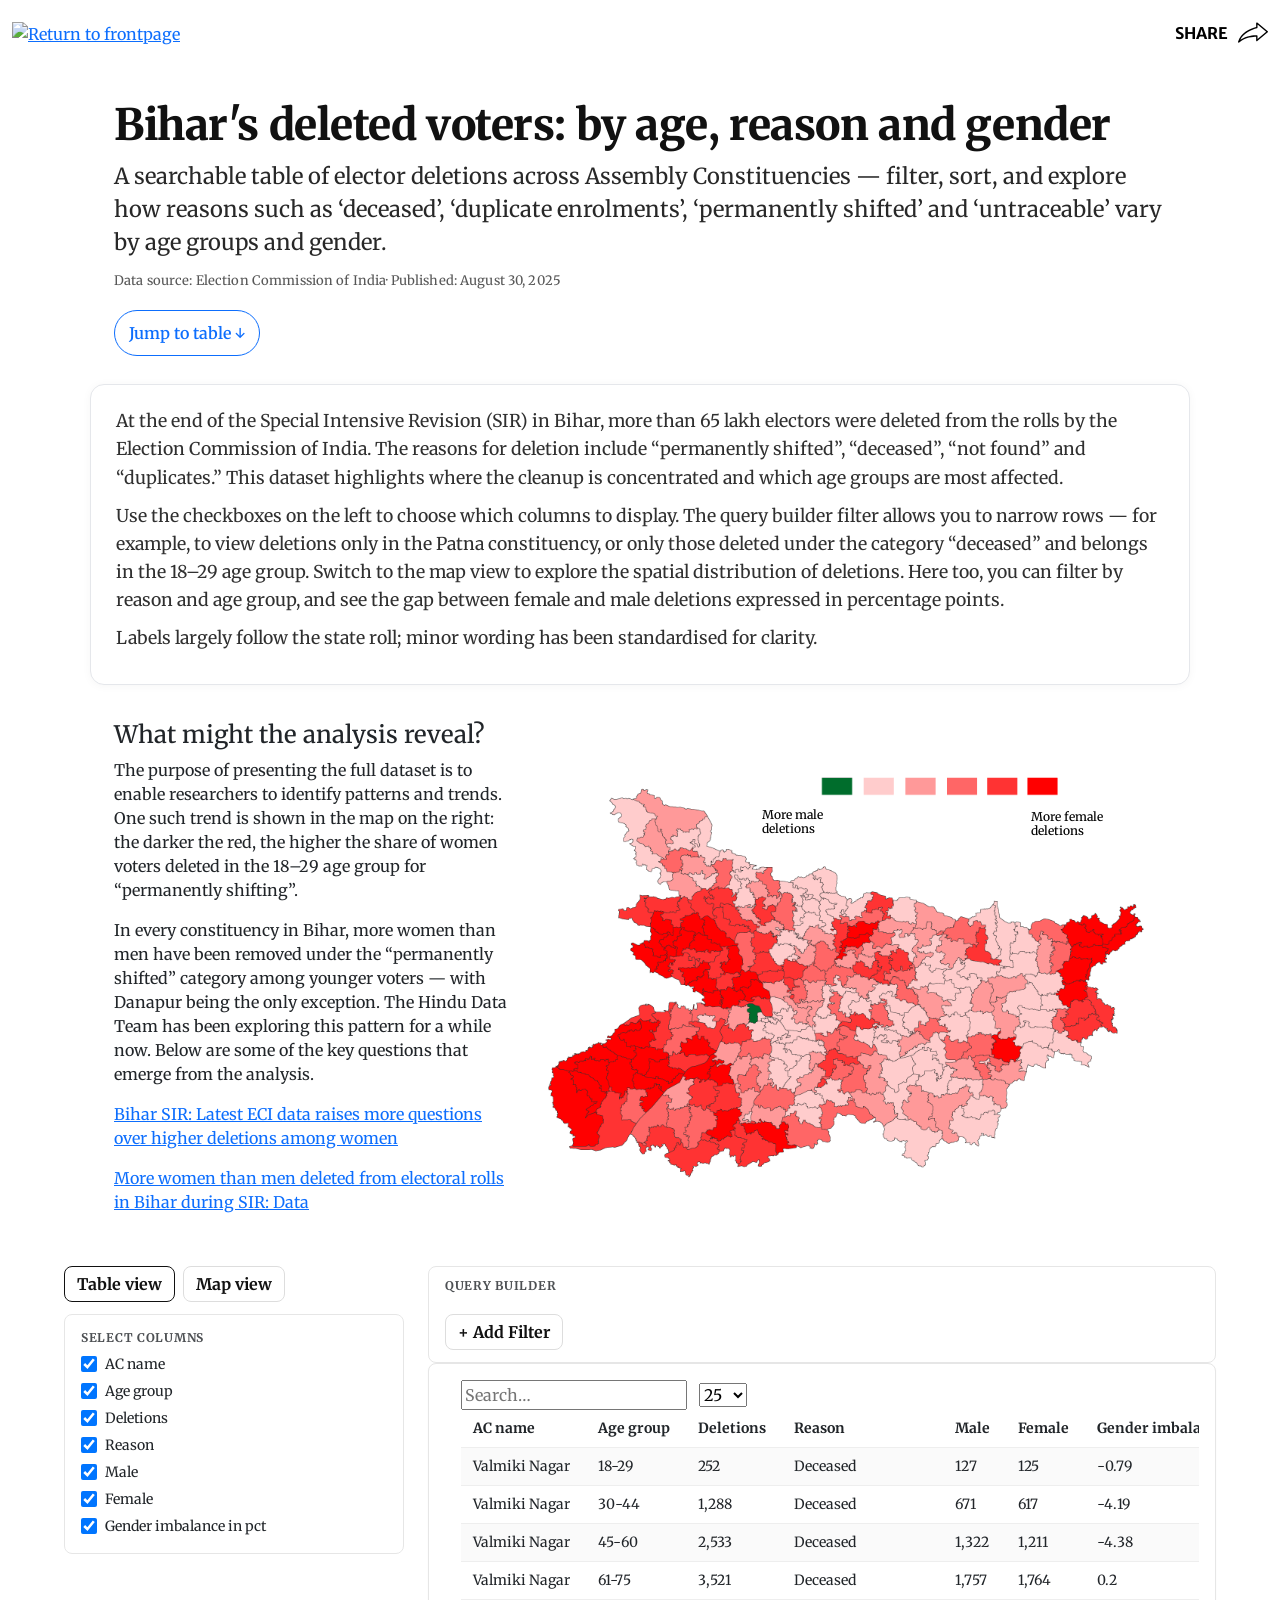
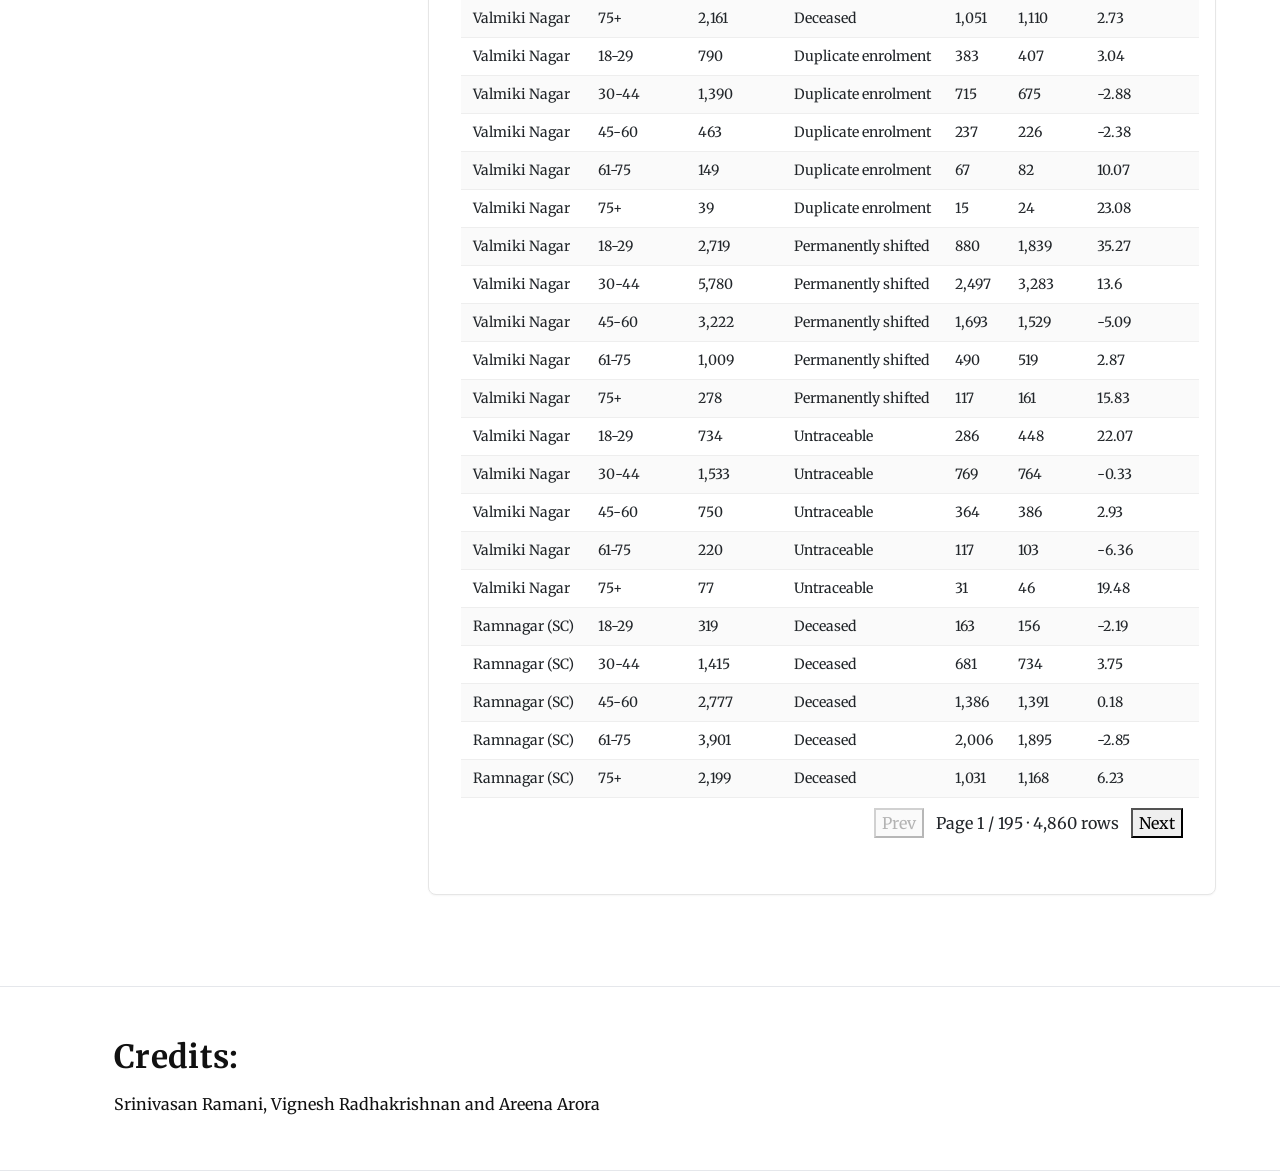
==== index.html @ 4a41e2fa "Fixed query builder and text" ====
<!DOCTYPE html>
<html lang="en">
	<head>
		<!-- Google Tag Manager -->
		<script type="text/javascript">
			function loadScript(e) {
				var t = document.createElement("script");
				(t.type = "text/javascript"),
					(t.async = !0),
					(t.src = e),
					document.getElementsByTagName("script")[0].appendChild(t);
			}
			loadScript("https://cdn.cxense.com/cx.cce.js");
			var cX = (window.cX = window.cX || {
				callQueue: [],
				options: { dataLayer: { cookie: { domain: ".www.thehindu.com" } } },
			});
			(cX.CCE = cX.CCE || {}),
				(cX.CCE.callQueue = cX.CCE.callQueue || []),
				cX.callQueue.push(["setSiteId", "1129576936026899562"]),
				cX.CCE.callQueue.push([
					"sendPageViewEvent",
					"thg",
					"6ccaf530673bc21409a43a45300ef01e63095338",
				]),
				(function (e, t, c, a, n) {
					(e[a] = e[a] || []), e[a].push({ "gtm.start": new Date().getTime(), event: "gtm.js" });
					var s = t.getElementsByTagName(c)[0],
						o = t.createElement(c);
					(o.async = !0),
						(o.src = "https://www.googletagmanager.com/gtm.js?id=GTM-W5VV9N"),
						s.parentNode.insertBefore(o, s);
				})(window, document, "script", "dataLayer");
		</script>
		<!-- End Google Tag Manager -->
		<!-- Piano init -->
		<script type="text/javascript">
			(function (src) {
				var a = document.createElement("script");
				a.type = "text/javascript";
				a.async = true;
				a.src = src;
				var b = document.getElementsByTagName("script")[0];
				b.parentNode.insertBefore(a, b);
			})("//experience.piano.io/xbuilder/experience/load?aid=DC3REpZYpu");
		</script>
		<!-- End Piano init -->
		<meta charset="UTF-8" />
		<meta http-equiv="X-UA-Compatible" content="IE=edge" />
		<meta
			name="viewport"
			content="width=device-width, initial-scale=1.0, maximum-scale=1.0, user-scalable=1"
		/>
		<title>Bihar voter rolls: Deleted voters by reason and age | The Hindu interactive</title>
		<meta
			name="title"
			content="Bihar voter rolls: Deleted voters by reason and age | The Hindu interactive"
		/>
		<meta
			name="description"
			content="Bihar elections 2025: Dive into Bihar voter rolls to explore deleted entries by age and reason, through this interactive by The Hindu. "
		/>

		<meta
			name="keywords"
			content="Bihar elections 2025, special intensive revision bihar, Bihar SIR, special intensive revision of electoral rolls, Bihar assembly elections, voter rolls Bihar, Bihar elections data, Bihar deleted voters"
		/>
		<meta
			name="news_keywords"
			content="Bihar elections 2025, special intensive revision bihar, Bihar SIR, special intensive revision of electoral rolls, Bihar assembly elections, voter rolls Bihar, Bihar elections data, Bihar deleted voters"
		/>
		<meta name="robots" content="index, follow" />
		<meta name="robots" content="max-image-preview:large" />
		<meta name="atdlayout" content="articlepage" />
		<meta
			name="twitter:title"
			content="Bihar voter rolls: Deleted voters by reason and age | The Hindu interactive"
		/>
		<meta
			name="twitter:description"
			content="Bihar elections 2025: Dive into Bihar voter rolls to explore deleted entries by age and reason, through this interactive by The Hindu. "
		/>
		<meta
			name="twitter:image"
			content="https://www.thehindu.com/incoming/69989137-bihar-electoral-rolls-og.jpg"
		/>
		<meta
			property="og:title"
			content="Bihar voter rolls: Deleted voters by reason and age | The Hindu interactive"
		/>
		<meta
			property="og:description"
			content="Bihar elections 2025: Dive into Bihar voter rolls to explore deleted entries by age and reason, through this interactive by The Hindu. "
		/>
		<meta
			property="og:image"
			content="https://www.thehindu.com/incoming/69989137-bihar-electoral-rolls-og.jpg"
		/>
		<meta
			property="og:url"
			content="https://www.thehindu.com/incoming/69989137-bihar-electoral-rolls-og.jpg"
		/>
		<meta
			property="al:android:url"
			content="https://www.thehindu.com/infographics/bihar-voter-rolls-deleted-voters-interactive-bihar-elections-bihar-sir"
		/>

		<meta property="og:type" content="article" />
		<meta name="og:image:type" content="image/jpeg" />
		<meta name="twitter:app:id:googleplay" content="com.mobstac.thehindu" />
		<meta name="twitter:app:id:iphone" content="771672321" />
		<meta name="twitter:app:name:googleplay" content="The Hindu (Official App)" />
		<meta name="twitter:app:name:ipad" content="The Hindu" />
		<meta name="twitter:app:name:iphone" content="The Hindu for iPhone" />
		<meta name="twitter:apple-itunes-app" content="app-id=584786636" />
		<meta name="twitter:card" content="summary_large_image" />
		<meta name="twitter:domain" content="thehindu.com" />
		<meta name="twitter:google-play-app" content="app-id=com.mobstac.thehindu" />
		<meta name="twitter:site" content="@The_Hindu" />
		<meta name="yandex-verification" content="ff4648e5089d361d" />
		<meta property="al:android:app_name" content="The Hindu" />
		<meta property="al:android:package" content="com.mobstac.thehindu" />
		<meta property="fb:app_id" content="137450626398044" />
		<meta property="fb:pages" content="163974433696568" />
		<meta property="og:site_name" content="The Hindu" />

		<link rel="shortcut icon" type="image/x-icon" href="https://www.thehindu.com/favicon.ico" />
		<link rel="icon" type="image/ico" href="https://www.thehindu.com/favicon.ico" />
		<link rel="apple-touch-icon" href="https://www.thehindu.com/apple-touch-icon.png" />
		<link
			rel="apple-touch-icon-precomposed"
			href="https://www.thehindu.com/apple-touch-icon-precomposed.png"
		/>
		<link
			rel="canonical"
			href="https://www.thehindu.com/infographics/bihar-voter-rolls-deleted-voters-interactive-bihar-elections-bihar-sir"
		/>
		<script
			src="https://www.thehindu.com/infographics/th-visual-stories.js"
			type="text/javascript"
		></script>
		<link
			href="https://cdn.jsdelivr.net/npm/bootstrap@5.0.2/dist/css/bootstrap.min.css"
			rel="stylesheet"
		/>
		<link
			href="https://maxcdn.bootstrapcdn.com/font-awesome/4.7.0/css/font-awesome.min.css"
			rel="stylesheet"
		/>
		<link rel="stylesheet" href="./assets/css/style.css" />
		<link rel="stylesheet" href="./assets/css/table.css" />
		<link rel="stylesheet" href="./assets/css/map.css" />
	</head>
	<body>
		<!-- Google Tag Manager (noscript) -->
		<noscript
			><iframe
				src="https://www.googletagmanager.com/ns.html?id=GTM-W5VV9N"
				height="0"
				width="0"
				style="display: none; visibility: hidden"
			></iframe
		></noscript>
		<!-- End Google Tag Manager (noscript) -->
		<header class="header">
			<div class="container">
				<div class="nav-bar">
					<div class="logo">
						<a href="https://www.thehindu.com/"
							><img
								src="https://www.thehindu.com/theme/images/th-online/thehindu-logo.svg"
								alt="Return to frontpage"
								title="The Hindu"
						/></a>
					</div>
					<div class="share">
						<button class="share-btn">Share</button>

						<ul class="share-list">
							<li class="copy-link" onclick="copyToClipboard();">Copy link</li>
							<li class="email" onclick="sendEmail();">Email</li>
							<li
								class="facebook"
								onclick="openShareLink('https://www.facebook.com/sharer/sharer.php?u=');"
							>
								Facebook
							</li>
							<li
								class="twitter-x"
								onclick="openShareLink('https://twitter.com/intent/tweet?url=')"
							>
								Twitter
							</li>
							<li class="telegram" onclick="openShareLink('https://t.me/share/url?url=')">
								Telegram
							</li>
							<li class="in" onclick="openShareLink('https://www.linkedin.com/shareArticle?url=')">
								LinkedIn
							</li>
							<li class="whatsapp" onclick="openShareLink('https://api.whatsapp.com//send?text=')">
								WhatsApp
							</li>
							<li class="reddit" onclick="openShareLink('https://reddit.com/submit?url=')">
								Reddit
							</li>
						</ul>
					</div>
				</div>
			</div>
		</header>
		<!-- HERO -->
		<section class="hero hero--tight">
			<div class="hero__inner">
				<h1 class="hero_head">Bihar's deleted voters: by age, reason and gender</h1>
				<p class="hero_deck">
					A searchable table of elector deletions across Assembly Constituencies — filter, sort, and
					explore how reasons such as ‘deceased’, ‘duplicate enrolments’, ‘permanently shifted’ and
					‘untraceable’ vary by age groups and gender.
				</p>
				<p class="hero__note">
					Data source: Election Commission of India· Published: August 30, 2025
				</p>
				<a class="hero__cta" href="#data-table">Jump to table ↓</a>
			</div>
		</section>

		<section class="intro-block" id="intro">
			<div class="intro-block__inner">
				<p>
					At the end of the Special Intensive Revision (SIR) in Bihar, more than 65 lakh electors
					were deleted from the rolls by the Election Commission of India. The reasons for deletion
					include “permanently shifted”, “deceased”, “not found” and “duplicates.” This dataset
					highlights where the cleanup is concentrated and which age groups are most affected.
				</p>
				<p>
					Use the checkboxes on the left to choose which columns to display. The query builder
					filter allows you to narrow rows — for example, to view deletions only in the Patna
					constituency, or only those deleted under the category “deceased” and belongs in the 18–29
					age group. Switch to the map view to explore the spatial distribution of deletions. Here
					too, you can filter by reason and age group, and see the gap between female and male
					deletions expressed in percentage points.
				</p>
				<p>
					Labels largely follow the state roll; minor wording has been standardised for clarity.
				</p>
			</div>
		</section>

		<section class="layout layout--pretable">
			<div class="right-rail">
				<section class="map-2col">
					<div class="map-2col__grid">
						<aside class="map-2col__text">
							<h4>What might the analysis reveal?</h4>
							<p>
								The purpose of presenting the full dataset is to enable researchers to identify
								patterns and trends. One such trend is shown in the map on the right: the darker the
								red, the higher the share of women voters deleted in the 18–29 age group for
								“permanently shifting”.
							</p>
							<p>
								In every constituency in Bihar, more women than men have been removed under the
								“permanently shifted” category among younger voters — with Danapur being the only
								exception. The Hindu Data Team has been exploring this pattern for a while now.
								Below are some of the key questions that emerge from the analysis.
							</p>
							<p>
								<a
									href="https://www.thehindu.com/data/bihar-sir-latest-eci-data-raises-more-questions-over-higher-deletions-among-women/article69959830.ece"
									target="_blank"
								>
									Bihar SIR: Latest ECI data raises more questions over higher deletions among
									women</a
								>
							</p>
							<p>
								<a
									href="https://www.thehindu.com/data/more-women-than-men-deleted-from-electoral-rolls-in-bihar-during-sir-data/article69905416.ece"
									target="_blank"
								>
									More women than men deleted from electoral rolls in Bihar during SIR: Data</a
								>
							</p>
						</aside>
						<div class="map-2col__viz">
							<!-- Generated by ai2html v0.121.1 - 2025-08-29 16:47 -->
							<!-- ai file: 18-29.svg -->
							<style media="screen,print">
								#g-18-29_svg-box,
								#g-18-29_svg-box .g-artboard {
									margin: 0 auto;
								}
								#g-18-29_svg-box p {
									margin: 0;
								}
								#g-18-29_svg-box .g-aiAbs {
									position: absolute;
								}
								#g-18-29_svg-box .g-aiImg {
									position: absolute;
									top: 0;
									display: block;
									width: 100% !important;
								}
								#g-18-29_svg-box .g-aiSymbol {
									position: absolute;
									box-sizing: border-box;
								}
								#g-18-29_svg-box .g-aiPointText p {
									white-space: nowrap;
								}
								#g-18-29_svg-Artboard_1 {
									position: relative;
									overflow: hidden;
								}
								#g-18-29_svg-Artboard_1 p {
									font-weight: regular;
									line-height: 14px;
									height: auto;
									opacity: 1;
									letter-spacing: 0em;
									font-size: 12px;
									text-align: left;
									color: rgb(0, 0, 0);
									text-transform: none;
									padding-bottom: 0;
									padding-top: 0;
									mix-blend-mode: normal;
									font-style: normal;
									position: static;
								}
								#g-18-29_svg-Artboard_1 .g-pstyle0 {
									font-weight: 500;
									height: 14px;
								}
							</style>

							<div id="g-18-29_svg-box" class="ai2html">
								<!-- Artboard: Artboard_1 -->
								<div
									id="g-18-29_svg-Artboard_1"
									class="g-artboard"
									style="width: 100%; max-width: 100%; aspect-ratio: 1.309"
									data-aspect-ratio="1.309"
									data-min-width="0"
								>
									<div style="padding: 0 0 76.4044% 0"></div>
									<img
										id="g-18-29_svg-Artboard_1-img"
										class="g-29_svg-Artboard_1-img g-aiImg"
										alt=""
										src="./assets/data/18-29_svg-Artboard_1.png"
									/>
									<div
										id="g-ai0-1"
										class="g-Layer_1 g-aiAbs g-aiPointText"
										style="top: 17.9472%; margin-top: -14.6px; left: 35.2858%; width: 85px"
									>
										<p class="g-pstyle0">More male</p>
										<p class="g-pstyle0">deletions</p>
									</div>
									<div
										id="g-ai0-2"
										class="g-Layer_1 g-aiAbs g-aiPointText"
										style="top: 18.2641%; margin-top: -14.6px; left: 78.4116%; width: 96px"
									>
										<p class="g-pstyle0">More female</p>
										<p class="g-pstyle0">deletions</p>
									</div>
								</div>
							</div>
							<!-- End ai2html - 2025-08-29 16:47 -->
						</div>
					</div>
				</section>
			</div>
		</section>

		<main id="data-table">
			<div class="layout">
				<!-- LEFT rail: toggle + legend + columns -->
				<section class="left-rail">
					<div class="view-toggle" id="viewToggle">
						<button
							id="btnTableView"
							class="btn btn--ghost is-active"
							type="button"
							aria-pressed="true"
						>
							Table view
						</button>
						<button id="btnMapView" class="btn btn--ghost" type="button" aria-pressed="false">
							Map view
						</button>
					</div>

					<!-- Legend relocated here -->
					<div id="mapLegend" class="map-legend hidden" aria-hidden="true"></div>

					<!-- Notes -->
					<div id="mapNote" class="map-note hidden" aria-hidden="true">
						<h3 class="map-note__title">Notes</h3>
						<div id="mapNoteText" class="map-note__text">
							<p>
								<strong>Age 18–29, Permanently shifted:</strong> Sharp female-skewed deletions in SW
								and NE belts; isolated male-skewed pocket near Gaya.
							</p>
							<p>Use the Reason & Age filters to compare patterns.</p>
						</div>
					</div>

					<aside class="filters" id="filters">
						<h3 class="box__title">Select columns</h3>
						<div id="colList" class="col-list"></div>
					</aside>
				</section>

				<!-- RIGHT rail: query builder + map/table -->
				<section class="right-rail">
					<section class="query-builder">
						<h3 class="box__title">Query builder</h3>
						<div id="filterRows" class="filters__rows"></div>
						<div class="filters__actions">
							<button id="btnAddFilter" class="btn btn--ghost">+ Add Filter</button>
						</div>
					</section>

					<!-- Map -->
					<section id="mapCard" class="map-card hidden" aria-hidden="true">
						<div class="map-toolbar">
							<fieldset class="map-metric">
								<legend>Display Metric:</legend>
								<label
									><input type="radio" name="metric" value="total" checked /> Total deletions</label
								>
								<label><input type="radio" name="metric" value="ratio" /> Female vs Male %</label>
							</fieldset>

							<div class="map-filter">
								<label for="mapReason">Reason:</label>
								<select id="mapReason"></select>
							</div>

							<div class="map-filter" id="ageGroupWrap" style="display: none">
								<label for="mapAgeGroup">Age group:</label>
								<select id="mapAgeGroup"></select>
							</div>

							<button id="mapReset" class="map-reset" type="button">Reset filters</button>
						</div>

						<div class="map-status" id="mapStatus">Showing: All deletions</div>

						<div class="map-wrap">
							<svg id="biharMap" role="img" aria-label="Bihar AC deletions choropleth"></svg>
							<div id="mapTooltip" class="map-tooltip" hidden></div>
						</div>
					</section>

					<!-- Table (default visible) -->
					<section class="table-card">
						<div class="table-wrap">
							<div id="toolbar">
								<input id="q" type="text" placeholder="Search…" />
								<select id="pageSize">
									<option value="10">10</option>
									<option value="25">25</option>
									<option value="50" selected>50</option>
									<option value="100">100</option>
								</select>
							</div>

							<div class="table-scroll">
								<table id="results">
									<thead id="thead"></thead>
									<tbody id="tbody"></tbody>
								</table>
							</div>

							<div id="pagination">
								<button id="prev">Prev</button>
								<span id="pageInfo"></span>
								<button id="next">Next</button>
							</div>
						</div>
					</section>
				</section>
			</div>
		</main>

		<!-- CREDITS -->
		<section class="credits" id="credits">
			<div class="credits__inner">
				<h2 class="credits__title">Credits:</h2>
				<p class="credits__names">Srinivasan Ramani, Vignesh Radhakrishnan and Areena Arora</p>
			</div>
		</section>

		<!-- libs (load ONCE) -->
		<script src="https://cdn.jsdelivr.net/npm/d3@7"></script>
		<script src="https://cdn.jsdelivr.net/npm/topojson-client@3"></script>

		<!-- your JS -->
		<script src="./assets/js/script.js"></script>
		<script src="./assets/js/table.js"></script>
		<script src="./assets/js/map.js"></script>
		<!-- this defines initDeletionMap -->

		<!-- init the map -->
		<script>
			initDeletionMap({
				csvUrl: "./assets/data/data.csv",
				geoUrl: "./assets/data/bihar_acs.json",
				topoObject: "bihar_acs",
			});
		</script>

		<!-- Legend visibility: only show in Map view -->
		<script>
			(function () {
				const mapLegend = document.getElementById("mapLegend");
				const btnMapView = document.getElementById("btnMapView");
				const btnTableView = document.getElementById("btnTableView");
				const mapCard = document.getElementById("mapCard");

				function syncLegend() {
					const isTable = mapCard?.classList.contains("hidden"); // true when Table view is active
					if (mapLegend) {
						mapLegend.classList.toggle("hidden", isTable);
						mapLegend.setAttribute("aria-hidden", String(isTable));
					}
				}

				// Run after initial view state is set
				window.requestAnimationFrame(syncLegend);
				btnMapView?.addEventListener("click", () => requestAnimationFrame(syncLegend));
				btnTableView?.addEventListener("click", () => requestAnimationFrame(syncLegend));
			})();
		</script>
		<script>
			(function () {
				const mapLegend = document.getElementById("mapLegend");
				const mapNote = document.getElementById("mapNote");
				const btnMapView = document.getElementById("btnMapView");
				const btnTableView = document.getElementById("btnTableView");
				const mapCard = document.getElementById("mapCard");

				function syncLeftRail() {
					const isTable = mapCard?.classList.contains("hidden");
					for (const el of [mapLegend, mapNote]) {
						if (!el) continue;
						el.classList.toggle("hidden", isTable);
						el.setAttribute("aria-hidden", String(isTable));
					}
				}

				requestAnimationFrame(syncLeftRail);
				btnMapView?.addEventListener("click", () => requestAnimationFrame(syncLeftRail));
				btnTableView?.addEventListener("click", () => requestAnimationFrame(syncLeftRail));
			})();
		</script>

		<!-- optional vendor JS -->
		<script src="https://cdn.jsdelivr.net/npm/bootstrap@5.0.2/dist/js/bootstrap.bundle.min.js"></script>
		<script src="https://ajax.googleapis.com/ajax/libs/jquery/3.1.1/jquery.min.js"></script>
	</body>
</html>
---- assets/css/style.css ----
@import url("https://fonts.googleapis.com/css2?family=Merriweather+Sans:ital,wght@0,300;0,400;0,500;0,600;0,700;0,800;1,300;1,400;1,500;1,600;1,700;1,800&family=Merriweather:ital,wght@0,300;0,400;0,700;0,900;1,300;1,400;1,700;1,900&display=swap");
* {
  font-family: "Merriweather", serif;
  font-weight: normal;
}

/**$border: #707070;**/
.container {
  max-width: 1300px;
}

.header {
  background: #ffffff;
  width: 100%;
  position: fixed;
  top: 0;
  left: 0;
  z-index: 12;
  transition: all 0.7s;
}
.header .nav-bar {
  display: flex;
  align-items: center;
  justify-content: space-between;
  padding: 20px 0;
}
.header .nav-bar .logo img {
  width: 350px;
  height: 33px;
}
.header .nav-bar .share {
  position: relative;
}
.header .nav-bar .share .share-btn {
  padding: 0;
  margin: 0;
  background: none;
  border: none;
  outline: none;
  color: #000000;
  font-family: "Merriweather Sans", sans-serif;
  font-size: 16px;
  font-weight: bold;
  text-transform: uppercase;
  position: relative;
  margin-right: 40px;
}
.header .nav-bar .share .share-btn::before {
  content: "";
  background: url(../images/share-page-icon.svg) no-repeat;
  position: absolute;
  display: block;
  right: -40px;
  top: 1px;
  width: 30px;
  height: 21px;
  background-size: 30px 21px;
}
.header .nav-bar .share .share-btn::after {
  content: "";
  background: #B00020;
  width: 0%;
  height: 2px;
  position: absolute;
  bottom: 0px;
  left: 50%;
  transition: all 0.3s;
}
.header .nav-bar .share .share-btn:hover::after {
  width: 100%;
  left: 0;
}
.header .nav-bar .share .share-list {
  list-style: none;
  margin: 0;
  padding: 8px 15px;
  background: #ffffff;
  box-shadow: rgba(0, 0, 0, 0.6) 0px -4px 15px;
  width: 150px;
  position: absolute;
  z-index: 2;
  right: 0;
  top: 50px;
  display: none;
}
.header .nav-bar .share .share-list::after {
  content: "";
  position: absolute;
  left: 40%;
  top: -9px;
  width: 0px;
  height: 0px;
  border-right: 14px solid transparent;
  border-left: 14px solid transparent;
  border-bottom: 16px solid #ffffff;
  clear: both;
}
.header .nav-bar .share .share-list li {
  display: block;
  border-bottom: 1px solid rgba(0, 0, 0, 0.2509803922);
  padding: 8px 0 8px 35px;
  font-size: 12px;
  font-family: "Merriweather Sans", sans-serif;
  color: #000000;
  font-weight: bold;
  cursor: pointer;
  opacity: 0.7;
  transition: all 0.3s;
}
.header .nav-bar .share .share-list li:hover {
  opacity: 1;
}
.header .nav-bar .share .share-list li:last-child {
  border-bottom: none;
}
.header .nav-bar .share .share-list li.copy-link {
  content: "";
  background: url(../images/copy-link-share-icon.svg) no-repeat 0px 6px;
}
.header .nav-bar .share .share-list li.email {
  content: "";
  background: url(../images/email-share-icon.svg) no-repeat 0px 6px;
}
.header .nav-bar .share .share-list li.facebook {
  content: "";
  background: url(../images/fb-share-icon.svg) no-repeat 0px 6px;
}
.header .nav-bar .share .share-list li.twitter {
  content: "";
  background: url(../images/twitter-share-icon.svg) no-repeat 0px 6px;
}
.header .nav-bar .share .share-list li.twitter-x {
  content: "";
  background: url(../images/x-share-icon.svg) no-repeat 0px 9px;
}
.header .nav-bar .share .share-list li.telegram {
  content: "";
  background: url(../images/telegram-share-icon.svg) no-repeat 0px 6px;
}
.header .nav-bar .share .share-list li.in {
  content: "";
  background: url(../images/in-share-icon.svg) no-repeat 0px 6px;
}
.header .nav-bar .share .share-list li.whatsapp {
  content: "";
  background: url(../images/whatsapp-share-icon.svg) no-repeat 0px 6px;
}
.header .nav-bar .share .share-list li.reddit {
  content: "";
  background: url(../images/reddit-share-icon.svg) no-repeat 0px 6px;
}

@media screen and (min-width: 1650px) {
  .header .nav-bar {
    padding: 25px 0;
  }
  .header .nav-bar .logo img {
    width: 400px;
    height: 38px;
  }
  .header .nav-bar .share .share-btn {
    font-size: 18px;
  }
}
@media screen and (max-width: 1100px) and (min-width: 571px) {
  .header .nav-bar {
    padding: 15px 0;
  }
  .header .nav-bar .logo img {
    width: 250px;
    height: 23px;
  }
  .header .nav-bar .share .share-btn {
    font-size: 14px;
    margin-right: 30px;
  }
  .header .nav-bar .share .share-btn::before {
    right: -30px;
    top: 1px;
    width: 25px;
    height: 17px;
    background-size: 25px 17px;
  }
}
@media screen and (max-width: 570px) {
  .header .nav-bar {
    padding: 15px 0;
  }
  .header .nav-bar .logo img {
    width: 180px;
    height: 17px;
  }
  .header .nav-bar .share .share-btn {
    font-size: 12px;
    margin-right: 25px;
  }
  .header .nav-bar .share .share-btn::before {
    right: -25px;
    top: 1px;
    width: 20px;
    height: 14px;
    background-size: 20px 14px;
  }
}

/*# sourceMappingURL=style.css.map */
---- assets/css/table.css ----
/* ----- HERO (single light style) ----- */
.hero {
	background: #fff;
	color: #111;
	padding: clamp(48px, 8vw, 120px) 0;
}
.hero.hero--tight {
	padding-bottom: clamp(8px, 1.6vw, 18px);
}
.hero.hero--tight .hero__cta {
	margin-bottom: 0;
}
.hero--tight + .intro-block {
	margin-top: 10px;
}

.hero__inner {
	max-width: 1100px;
	margin: 0 auto;
	padding: 0 24px;
}
.hero_head {
	font-weight: 800;
	line-height: 1.05;
	letter-spacing: -0.01em;
	font-size: 2.7rem;
	margin: 0 0 12px;
}
.hero_deck {
	font-size: clamp(16px, 2.2vw, 22px);
	line-height: 1.5;
	max-width: none;
	margin: 0 0 12px;
	opacity: 0.9;
}
.hero__note {
	font-size: 13px;
	letter-spacing: 0.01em;
	opacity: 0.7;
	margin: 0 0 20px;
}
.hero__cta {
	display: inline-block;
	text-decoration: none;
	border: 1px solid currentColor;
	padding: 10px 14px;
	border-radius: 999px;
	font-weight: 600;
}
.hero__cta:hover,
.hero__cta:focus {
	transform: translateY(-1px);
}

/* ----- Intro block (below hero) ----- */
.intro-block {
	--intro-bg: #ffffff;
	--intro-border: #e5e7eb;
	--intro-text: #303030;
	max-width: 1100px;
	margin: 20px auto 36px;
	background: var(--intro-bg);
	border: 1px solid var(--intro-border);
	border-radius: 14px;
	box-shadow: 0 1px 10px rgba(0, 0, 0, 0.04);
	padding: clamp(14px, 2.4vw, 22px);
	position: relative;
}
.intro-block__inner {
	max-width: none;
	margin-left: clamp(0px, 0.2vw, 4px);
}
.intro-block p {
	color: var(--intro-text);
	font-size: 1.1rem;
	line-height: 1.6;
	margin: 0 0 10px;
}
.intro-block b {
	font-weight: 700;
}
@media (max-width: 540px) {
	.intro-block {
		margin: 14px 12px 26px;
	}
}

/* ---------- Global ---------- */
*,
*::before,
*::after {
	box-sizing: border-box;
}

/* ---------- Layout (left rail = toggle + columns; right rail = builder + map/table) ---------- */
.layout {
	max-width: 1544px;
	margin: 0 auto;
	padding: 0 64px 40px; /* equal gutters */
	display: grid;
	grid-template-columns: 340px 1fr;
	gap: 24px;
	align-items: start;
	overflow-x: clip; /* prevent right overflow */
}
.left-rail {
	position: sticky;
	top: 16px;
	height: fit-content;
	display: flex;
	flex-direction: column;
	gap: 12px;
}
.right-rail {
	grid-column: 2 / 3; /* end at grid edge -> keeps right gutter equal */
	display: flex;
	flex-direction: column;
	gap: 0;
	min-width: 0; /* allow shrinking */
}

/* ---------- View toggle ---------- */
.view-toggle {
	display: flex;
	gap: 0.5rem;
}
.btn {
	height: 36px;
	padding: 0 12px;
	border-radius: 8px;
	font-weight: 700;
	border: 1px solid #111;
	background: #fff;
}
.btn--ghost {
	background: #fff;
	color: #111;
	border-color: #ddd;
}
.is-active {
	border-color: #111;
}

/* ---------- Column picker ---------- */
.filters {
	background: #fff;
	border: 1px solid #e6e6e6;
	border-radius: 8px;
	padding: 16px;
}
.box__title {
	font-size: 12px;
	font-weight: 700;
	letter-spacing: 0.06em;
	text-transform: uppercase;
	margin: 0 0 8px;
	opacity: 0.8;
}
.col-list {
	display: grid;
	grid-template-columns: 1fr;
	gap: 6px;
	max-height: 320px;
	overflow: auto;
}
.chk {
	display: flex;
	gap: 8px;
	align-items: center;
	font-size: 14px;
}
.chk input {
	width: 16px;
	height: 16px;
}

/* ---------- Query Builder ---------- */
.query-builder {
	background: #fff;
	border: 1px solid #e6e6e6;
	border-radius: 8px;
	padding: 12px 16px;
}
.filters__rows {
	display: grid;
	gap: 8px;
	margin-top: 4px;
}
.frow {
	display: grid;
	grid-template-columns: minmax(0, 140px) 110px minmax(0, 1fr) 34px;
	gap: 6px;
	align-items: center;
}
.frow > * {
	min-width: 0;
}
.frow select,
.frow input {
	width: 100%;
	height: 32px;
	padding: 4px 8px;
	border: 1px solid #ddd;
	border-radius: 6px;
}
.frow .rm {
	width: 34px;
	height: 32px;
	border: 1px solid #ddd;
	background: #fafafa;
	border-radius: 6px;
}
.filters__actions {
	display: flex;
	gap: 8px;
	margin-top: 12px;
}

/* ---------- Map card ---------- */
.map-card {
	background: #fff;
	border: 1px solid #e6e6e6;
	border-radius: 8px;
	padding: 0;
	width: 100%;
}
.map {
	width: 100%;
	height: 60vh;
}
.hidden {
	display: none !important;
}

/* ---------- Table card ---------- */
.table-card .table-wrap {
	background: #fff;
	border: 1px solid #e6e6e6;
	border-radius: 8px;
	box-shadow: 0 1px 2px rgba(0, 0, 0, 0.04);
	width: 100%;
}
.table-wrap {
	padding: 0 16px 40px;
}
.table-scroll {
	overflow-x: auto;
	padding: 0 16px;
}

#toolbar {
	padding: 16px 16px 0;
	display: flex;
	gap: 0.75rem;
	align-items: center;
}

/* ---------- Table ---------- */
#results {
	width: max-content;
	min-width: 100%;
	border-collapse: collapse;
	font-size: 14px;
}
#results th,
#results td {
	white-space: nowrap;
	padding: 0.5rem 0.75rem;
	border-bottom: 1px solid #eee;
	text-align: left;
}
#results thead th {
	position: sticky;
	top: 0;
	background: #fff;
	z-index: 1;
	cursor: pointer;
	font-weight: 700;
}
#results tbody tr:nth-child(odd) {
	background: #fafafa;
}
th .sort {
	font-size: 0.85em;
	opacity: 0.6;
	margin-left: 0.25rem;
}

#pagination {
	padding: 10px 16px 16px;
	display: flex;
	gap: 0.75rem;
	justify-content: flex-end;
	align-items: center;
}

/* ---------- Pre-table section wrapper ---------- */
.layout.layout--pretable {
	padding-bottom: 0;
}

/* ---------- Two-column explainer + ai2html map ---------- */
/* Center the block like intro/credits */
.map-2col {
	max-width: 1100px;
	margin: 0 auto 36px;
	padding: 0 24px;
}
/* Rebalance columns so the map sits a bit left */
.map-2col__grid {
	display: grid;
	grid-template-columns: 560px 1fr;
	gap: 28px;
	align-items: center;
}
.map-2col__text {
	font-size: 16px;
	line-height: 1.5;
}
.map-2col__viz {
	justify-self: end;
	width: 100%;
}

/* Keep ai2html from auto-centering; ensure responsiveness */
.map-2col__viz #g-18-29_svg-box,
.map-2col__viz #g-18-29_svg-box .g-artboard {
	margin: 0 !important;
}
.map-2col__viz .g-artboard {
	max-width: 100% !important;
}
.map-2col__viz .g-aiImg {
	width: 100% !important;
	height: auto !important;
}

@media (max-width: 1280px) {
	.map-2col__grid {
		grid-template-columns: 480px 1fr;
	}
}
@media (max-width: 1100px) {
	.map-2col__grid {
		grid-template-columns: 440px 1fr;
	}
}
@media (max-width: 800px) {
	.map-2col {
		padding: 0 16px;
	}
	.map-2col__grid {
		grid-template-columns: 1fr;
	}
	.map-2col__viz {
		justify-self: start;
	}
}

/* --- Credits block --- */
.credits {
	background: #fff;
	color: #111;
	border-top: 1px solid #e5e7eb;
	border-bottom: 1px solid #e5e7eb;
	padding: clamp(28px, 4vw, 64px) 0;
	margin-top: clamp(24px, 4vw, 56px);
}
.credits__inner {
	max-width: 1100px;
	margin: 0 auto;
	padding: 0 clamp(16px, 3vw, 24px);
}
.credits__title {
	font-weight: 700;
	font-size: 2rem;
	letter-spacing: 0.01em;
	margin: 0 0 14px 0;
}
.credits__names {
	font-size: 1rem;
	line-height: 1.8;
	margin: 0;
}

/* ---------- Responsive (global) ---------- */
@media (max-width: 960px) {
	.layout {
		grid-template-columns: 1fr;
		max-width: 100%;
		padding: 0 24px 40px;
	}
	.left-rail {
		position: static;
	}
	.right-rail {
		grid-column: auto;
	}
}

#g-18-29_svg-Artboard_1 {
	width: 100% !important;
	max-width: 100% !important;
	max-height: none !important;
}

/* ---- ai2html: robust fallback so the map never collapses on desktop ---- */
.map-2col__viz #g-18-29_svg-Artboard_1 {
	width: 100% !important; /* give the artboard a definite width */
}

/* hide the padding shim (we'll size from the image itself) */
.map-2col__viz #g-18-29_svg-Artboard_1 > div[style^="padding"] {
	display: none !important;
}

/* make the exported PNG flow normally (not absolute) */
.map-2col__viz #g-18-29_svg-box .g-aiImg {
	position: static !important;
	top: auto !important;
	display: block !important;
	width: 100% !important;
	height: auto !important;
}

/* Make the pre-table section full width (no empty left rail) */
.layout.layout--pretable {
	grid-template-columns: 1fr; /* single column here */
	gap: 0; /* optional: remove the grid gap */
}

.layout.layout--pretable .right-rail {
	grid-column: 1 / -1; /* span the whole row */
}

@media (min-width: 1200px) {
	/* Was 520px 1fr — shrink the text column so the map grows */
	.map-2col__grid {
		grid-template-columns: 400px minmax(0, 1fr);
	}
}
---- assets/css/map.css ----
/* Bihar AC Deletions – Map view */

/* ----- Container / toolbar ----- */
.map-card {
	background: #fff;
	border: 1px solid #eee;
	border-radius: 12px;
	padding: 16px;
}
.map-card.hidden {
	display: none;
}

.map-toolbar {
	display: flex;
	flex-wrap: wrap;
	gap: 16px;
	align-items: center;
	padding: 12px;
	border: 1px solid #e5e7eb;
	border-radius: 10px;
	background: #fafafa;
}
.map-metric {
	display: flex;
	gap: 12px;
	border: none;
	margin: 0;
	padding: 0;
}
.map-metric legend {
	font-weight: 600;
	margin-right: 6px;
}
.map-filter {
	display: flex;
	gap: 8px;
	align-items: center;
}
.map-filter label {
	font-weight: 600;
	font-size: 14px;
}
.map-filter select {
	padding: 8px 10px;
	border: 1px solid #d1d5db;
	border-radius: 8px;
	background: #fff;
}

.map-reset {
	margin-left: auto;
	padding: 8px 12px;
	border: 1px solid #9ca3af;
	border-radius: 8px;
	background: #f3f4f6;
	cursor: pointer;
}
.map-reset:hover {
	background: #e5e7eb;
}

.map-status {
	margin: 14px 0;
	padding: 10px 12px;
	background: #eaf2fb;
	border-left: 4px solid #3b82f6;
	border-radius: 6px;
	font-weight: 600;
	color: #1f2937;
}

/* ----- SVG map ----- */
.map-wrap {
	position: relative;
	width: 100%;
}

/* Force a real map height (many global styles set SVGs to ~150px) */
#mapCard #biharMap {
	width: 100%;
	height: 520px !important;
	display: block;
}

.map-acs {
	stroke: #9ca3af;
	stroke-width: 0.6;
}
.map-acs .no-data {
	fill: #f3f4f6;
}

/* legend block below toggle */
#mapLegend {
	margin-top: 12px;
	padding: 12px;
	background: #fff;
	border: 1px solid #e5e7eb;
	border-radius: 8px;
	font-size: 14px;
	overflow: hidden;
}

.map-legend-title {
	font-weight: 700;
	margin-bottom: 8px;
}
.map-legend-steps {
	display: flex;
	flex-direction: column;
	gap: 6px;
}
.map-legend-swatch {
	width: 24px;
	height: 12px;
	border: 1px solid rgba(0, 0, 0, 0.1);
}

/* ----- Tooltip ----- */
.map-tooltip {
	position: absolute;
	pointer-events: none;
	background: #111827;
	color: #fff;
	font-size: 13px;
	padding: 8px 10px;
	border-radius: 8px;
	box-shadow: 0 2px 10px rgba(0, 0, 0, 0.15);
}

/* ----- Legend ----- */
.map-legend {
	margin-top: 12px;
	display: flex;
	align-items: center;
	gap: 14px;
	flex-wrap: wrap;
}
.map-legend-title {
	font-weight: 700;
}
.map-legend-steps {
	display: flex;
	align-items: center;
	gap: 2px;
}
.map-legend-swatch {
	width: 24px;
	height: 12px;
	border: 1px solid rgba(0, 0, 0, 0.1);
}
.map-legend-labels {
	display: flex;
	gap: 12px;
	font-size: 12px;
	color: #374151;
}

.map-note {
	background: #fff;
	border: 1px solid #e5e7eb;
	border-radius: 12px;
	padding: 16px;
	margin-top: 16px;
}
.map-note__title {
	margin: 0 0 8px 0;
	font-size: 16px;
	font-weight: 700;
}
.map-note__text {
	font-size: 14px;
	line-height: 1.5;
	color: #1f2937; /* neutral text */
}
.map-note__text p {
	margin: 0 0 8px;
}
.hidden {
	display: none !important;
} /* you likely already have this */

/* notes box should be left-aligned and not preserve code indentation */
.map-note,
.map-note__text {
	text-align: left !important;
}

.map-note__text {
	white-space: normal; /* was pre-wrap; this removes the “centered” look from indents */
}

.map-note__text p {
	margin: 0 0 8px;
}
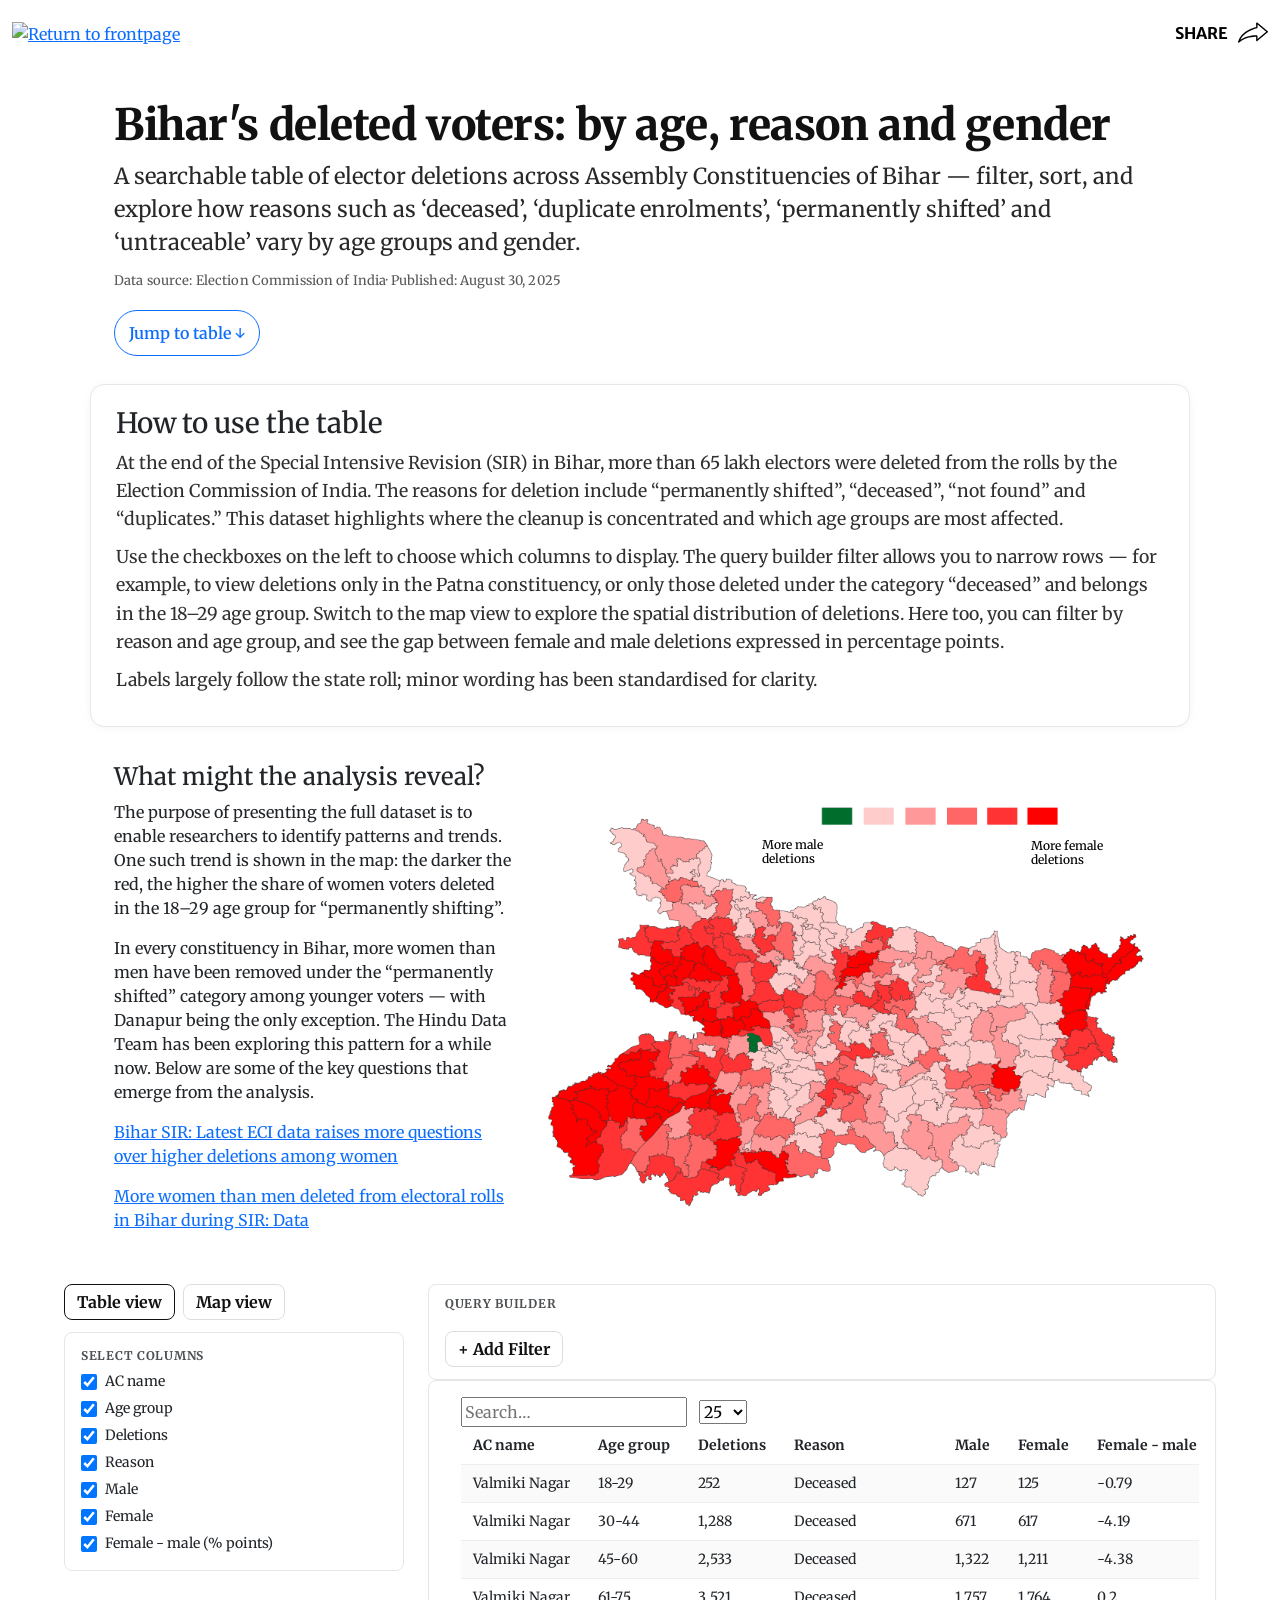
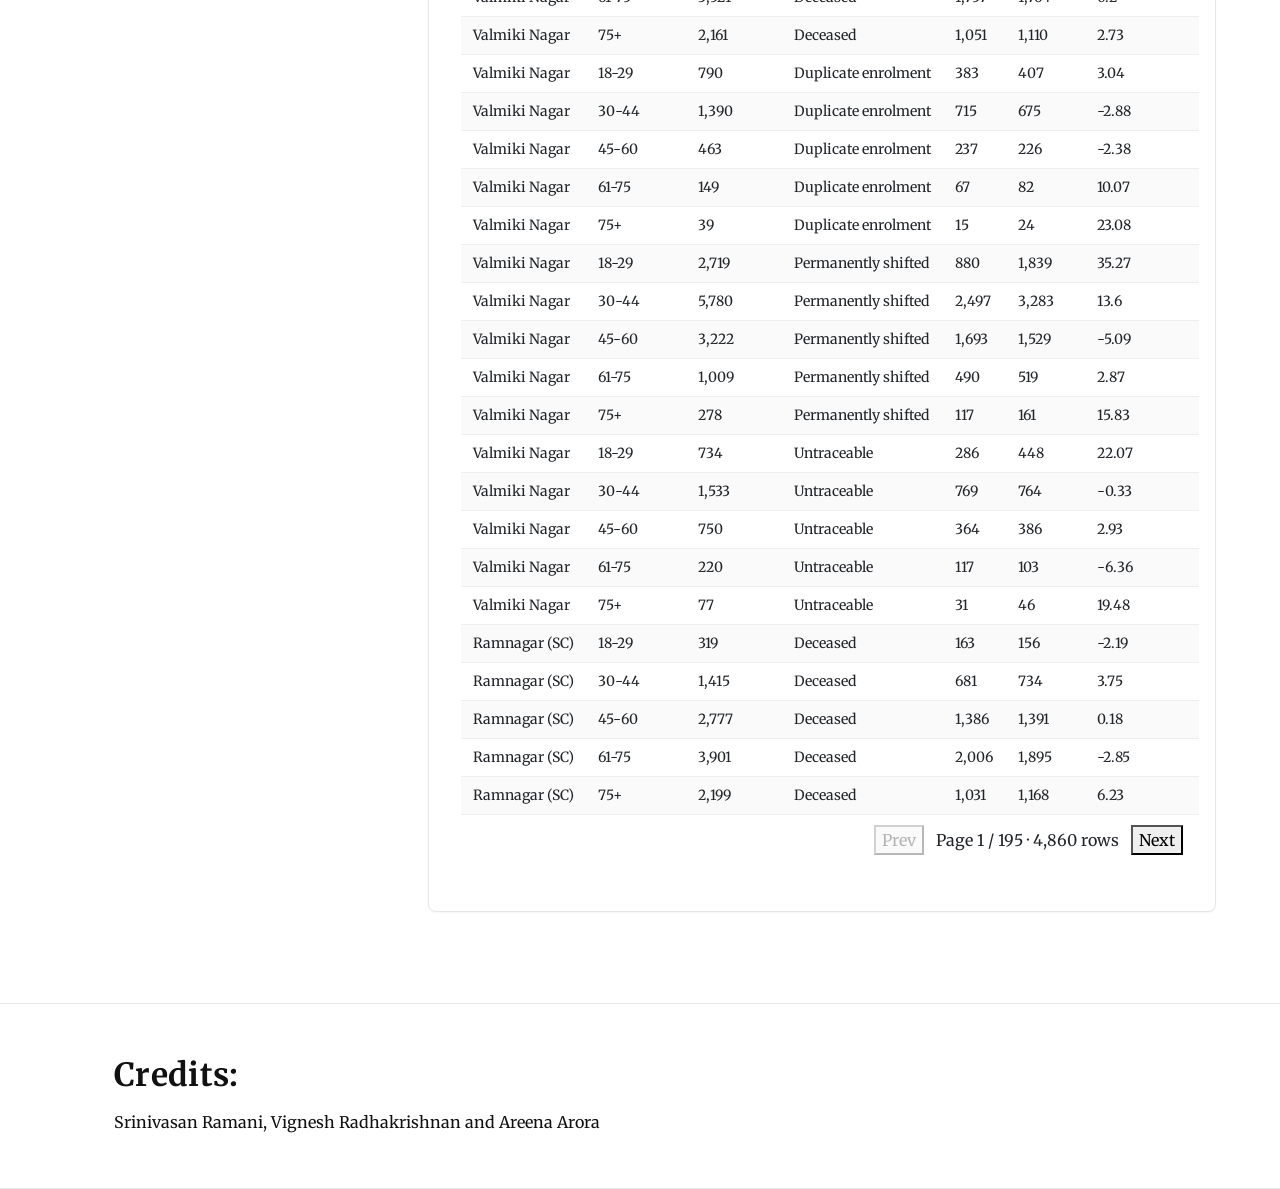
==== commit 3fd23b53: "-" ====
--- a/index.html
+++ b/index.html
@@ -213,9 +213,9 @@
 			<div class="hero__inner">
 				<h1 class="hero_head">Bihar's deleted voters: by age, reason and gender</h1>
 				<p class="hero_deck">
-					A searchable table of elector deletions across Assembly Constituencies — filter, sort, and
-					explore how reasons such as ‘deceased’, ‘duplicate enrolments’, ‘permanently shifted’ and
-					‘untraceable’ vary by age groups and gender.
+					A searchable table of elector deletions across Assembly Constituencies of Bihar — filter,
+					sort, and explore how reasons such as ‘deceased’, ‘duplicate enrolments’, ‘permanently
+					shifted’ and ‘untraceable’ vary by age groups and gender.
 				</p>
 				<p class="hero__note">
 					Data source: Election Commission of India· Published: August 30, 2025
@@ -226,6 +226,7 @@
 
 		<section class="intro-block" id="intro">
 			<div class="intro-block__inner">
+				<h3>How to use the table</h3>
 				<p>
 					At the end of the Special Intensive Revision (SIR) in Bihar, more than 65 lakh electors
 					were deleted from the rolls by the Election Commission of India. The reasons for deletion
@@ -254,9 +255,9 @@
 							<h4>What might the analysis reveal?</h4>
 							<p>
 								The purpose of presenting the full dataset is to enable researchers to identify
-								patterns and trends. One such trend is shown in the map on the right: the darker the
-								red, the higher the share of women voters deleted in the 18–29 age group for
-								“permanently shifting”.
+								patterns and trends. One such trend is shown in the map: the darker the red, the
+								higher the share of women voters deleted in the 18–29 age group for “permanently
+								shifting”.
 							</p>
 							<p>
 								In every constituency in Bihar, more women than men have been removed under the
--- a/assets/css/map.css
+++ b/assets/css/map.css
@@ -83,6 +83,14 @@
 	display: block;
 }
 
+/* Bigger map on mobile */
+@media (max-width: 768px) {
+	#mapCard #biharMap {
+		height: 100vh !important;
+		max-height: none !important;
+	}
+}
+
 .map-acs {
 	stroke: #9ca3af;
 	stroke-width: 0.6;
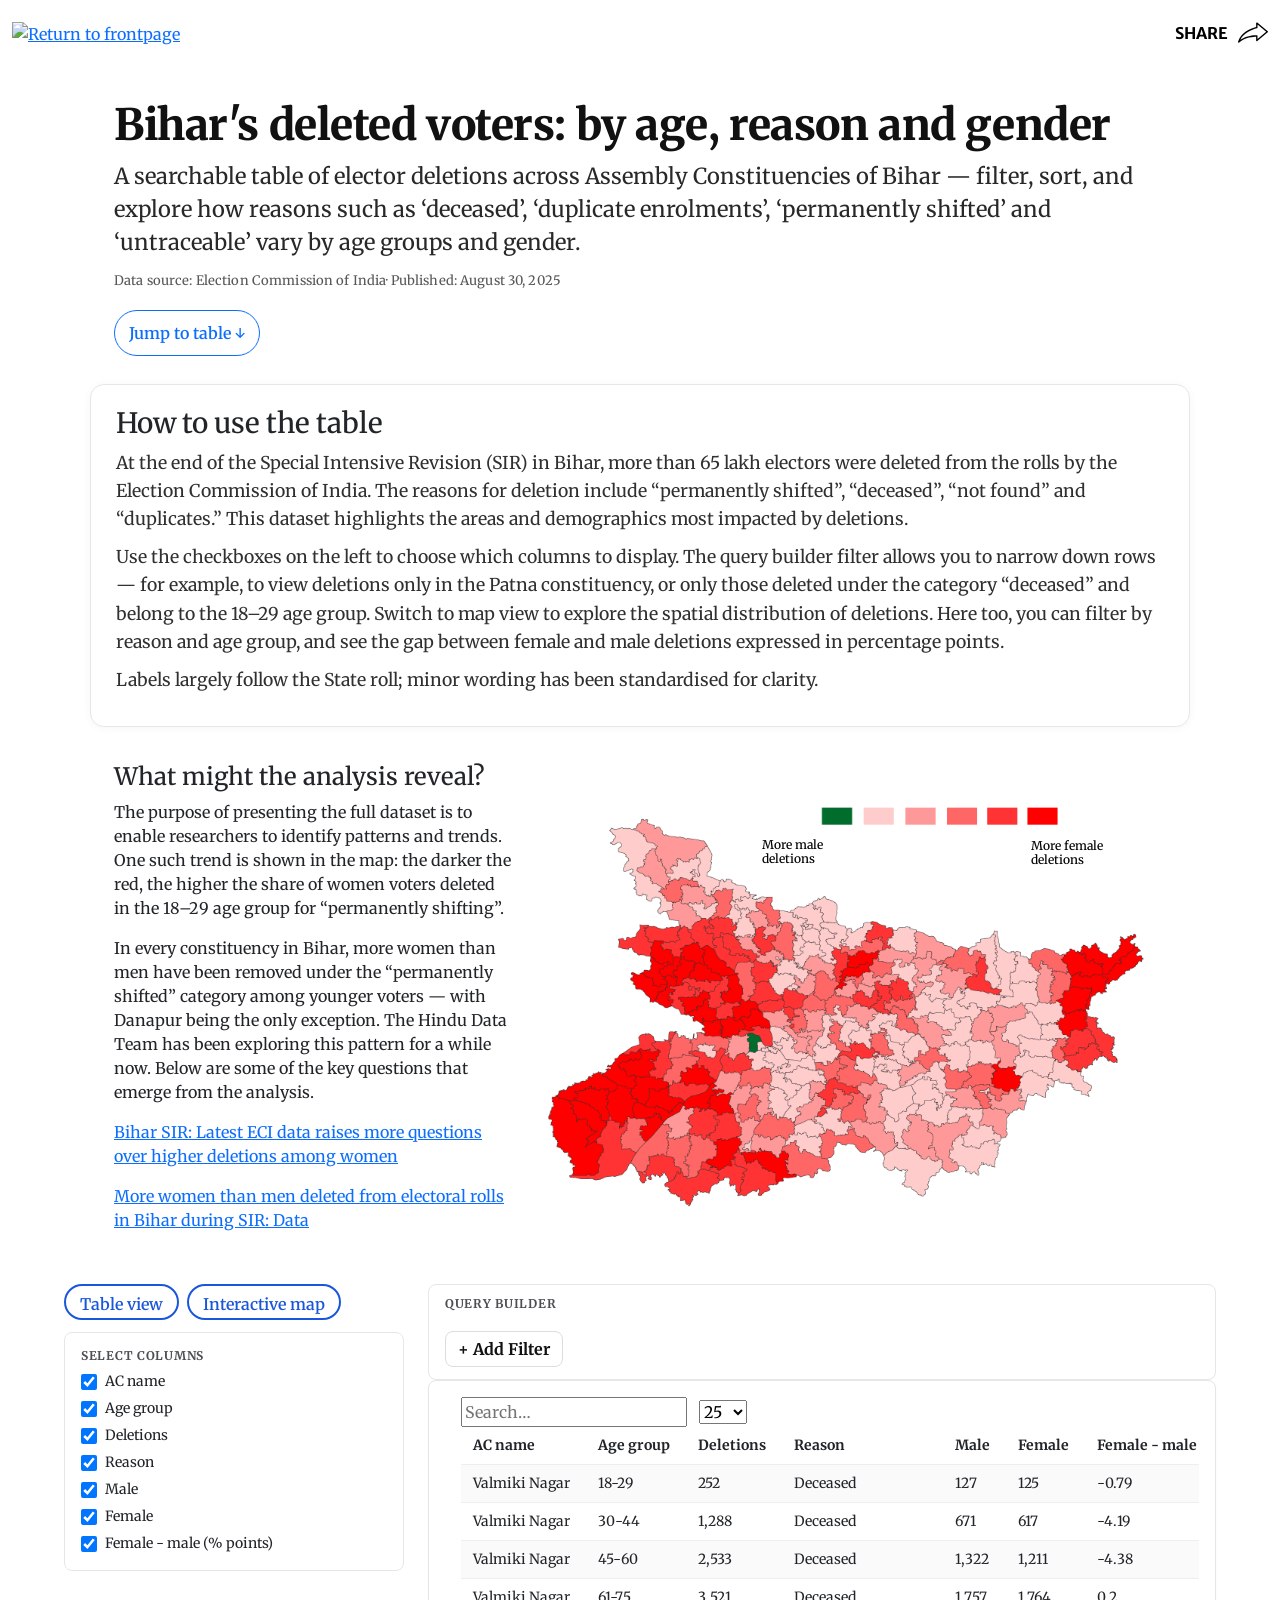
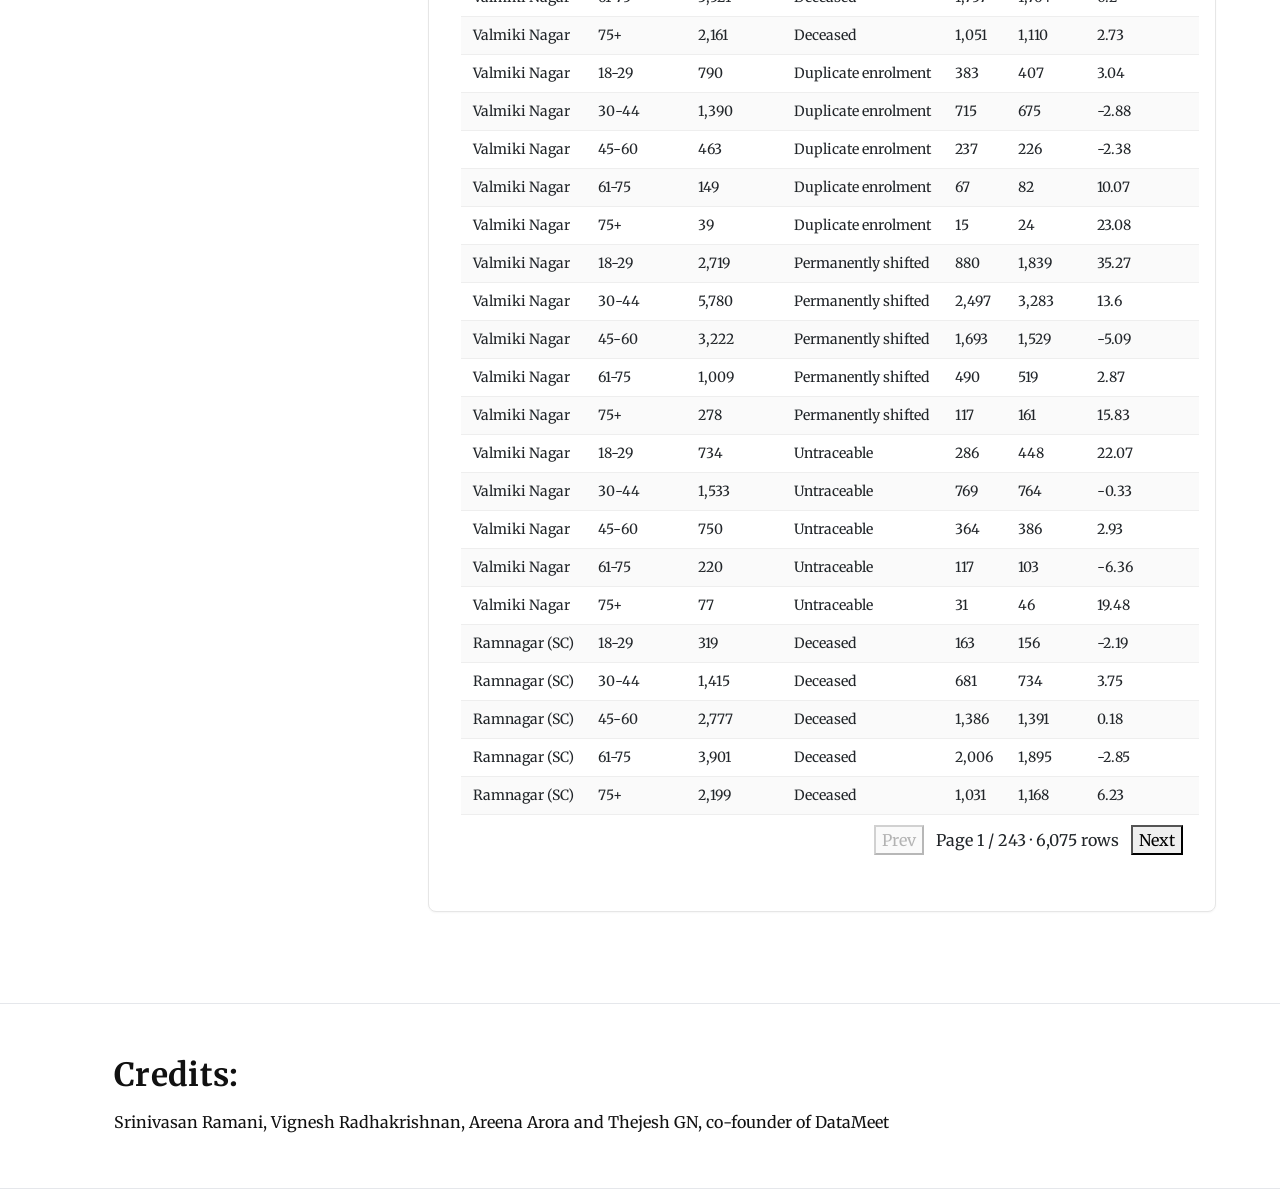
==== commit 53ec553b: "Fixed map" ====
--- a/index.html
+++ b/index.html
@@ -231,18 +231,18 @@
 					At the end of the Special Intensive Revision (SIR) in Bihar, more than 65 lakh electors
 					were deleted from the rolls by the Election Commission of India. The reasons for deletion
 					include “permanently shifted”, “deceased”, “not found” and “duplicates.” This dataset
-					highlights where the cleanup is concentrated and which age groups are most affected.
+					highlights the areas and demographics most impacted by deletions.
 				</p>
 				<p>
 					Use the checkboxes on the left to choose which columns to display. The query builder
-					filter allows you to narrow rows — for example, to view deletions only in the Patna
-					constituency, or only those deleted under the category “deceased” and belongs in the 18–29
-					age group. Switch to the map view to explore the spatial distribution of deletions. Here
-					too, you can filter by reason and age group, and see the gap between female and male
-					deletions expressed in percentage points.
+					filter allows you to narrow down rows — for example, to view deletions only in the Patna
+					constituency, or only those deleted under the category “deceased” and belong to the 18–29
+					age group. Switch to map view to explore the spatial distribution of deletions. Here too,
+					you can filter by reason and age group, and see the gap between female and male deletions
+					expressed in percentage points.
 				</p>
 				<p>
-					Labels largely follow the state roll; minor wording has been standardised for clarity.
+					Labels largely follow the State roll; minor wording has been standardised for clarity.
 				</p>
 			</div>
 		</section>
@@ -391,7 +391,7 @@
 							Table view
 						</button>
 						<button id="btnMapView" class="btn btn--ghost" type="button" aria-pressed="false">
-							Map view
+							Interactive map
 						</button>
 					</div>
 
@@ -403,10 +403,12 @@
 						<h3 class="map-note__title">Notes</h3>
 						<div id="mapNoteText" class="map-note__text">
 							<p>
-								<strong>Age 18–29, Permanently shifted:</strong> Sharp female-skewed deletions in SW
-								and NE belts; isolated male-skewed pocket near Gaya.
+								On the total deletions map, deeper red shows constituencies with more deletions. On
+								the female vs male % map, deeper red indicates a higher share of female deletions,
+								while deeper green indicates a higher share of male deletions. Hover over each seat
+								to see the exact number of deletions.
 							</p>
-							<p>Use the Reason & Age filters to compare patterns.</p>
+							<p>Use the Reason & Age filters to compare patterns. Best viewed on a desktop.</p>
 						</div>
 					</div>
 
@@ -493,7 +495,10 @@
 		<section class="credits" id="credits">
 			<div class="credits__inner">
 				<h2 class="credits__title">Credits:</h2>
-				<p class="credits__names">Srinivasan Ramani, Vignesh Radhakrishnan and Areena Arora</p>
+				<p class="credits__names">
+					Srinivasan Ramani, Vignesh Radhakrishnan, Areena Arora and Thejesh GN, co-founder of
+					DataMeet
+				</p>
 			</div>
 		</section>
 
--- a/assets/css/table.css
+++ b/assets/css/table.css
@@ -50,6 +50,44 @@
 .hero__cta:hover,
 .hero__cta:focus {
 	transform: translateY(-1px);
+}
+
+/* === Make toggle pills match "Jump to table" === */
+.view-toggle {
+	/* set once; everything below uses currentColor like .hero__cta */
+	color: #1a56db; /* same blue as links/Jump CTA */
+}
+
+.view-toggle .btn {
+	/* mirror .hero__cta */
+	display: inline-block;
+	text-decoration: none;
+	border: 2px solid currentColor; /* outline like Jump CTA */
+	background: #fff;
+	color: inherit; /* use the blue from .view-toggle */
+	padding: 10px 14px;
+	border-radius: 999px;
+	font-weight: 600;
+	line-height: 1;
+	box-shadow: none; /* remove previous button look */
+	transition: transform 0.15s ease;
+}
+
+.view-toggle .btn:hover,
+.view-toggle .btn:focus {
+	transform: translateY(-1px);
+}
+
+/* keep active state as outline (not filled) */
+.view-toggle .btn.is-active {
+	background: #fff;
+	color: inherit;
+	border-color: currentColor;
+}
+
+/* kill older ghost styles inside the toggle */
+.view-toggle .btn.btn--ghost {
+	border-color: currentColor;
 }
 
 /* ----- Intro block (below hero) ----- */
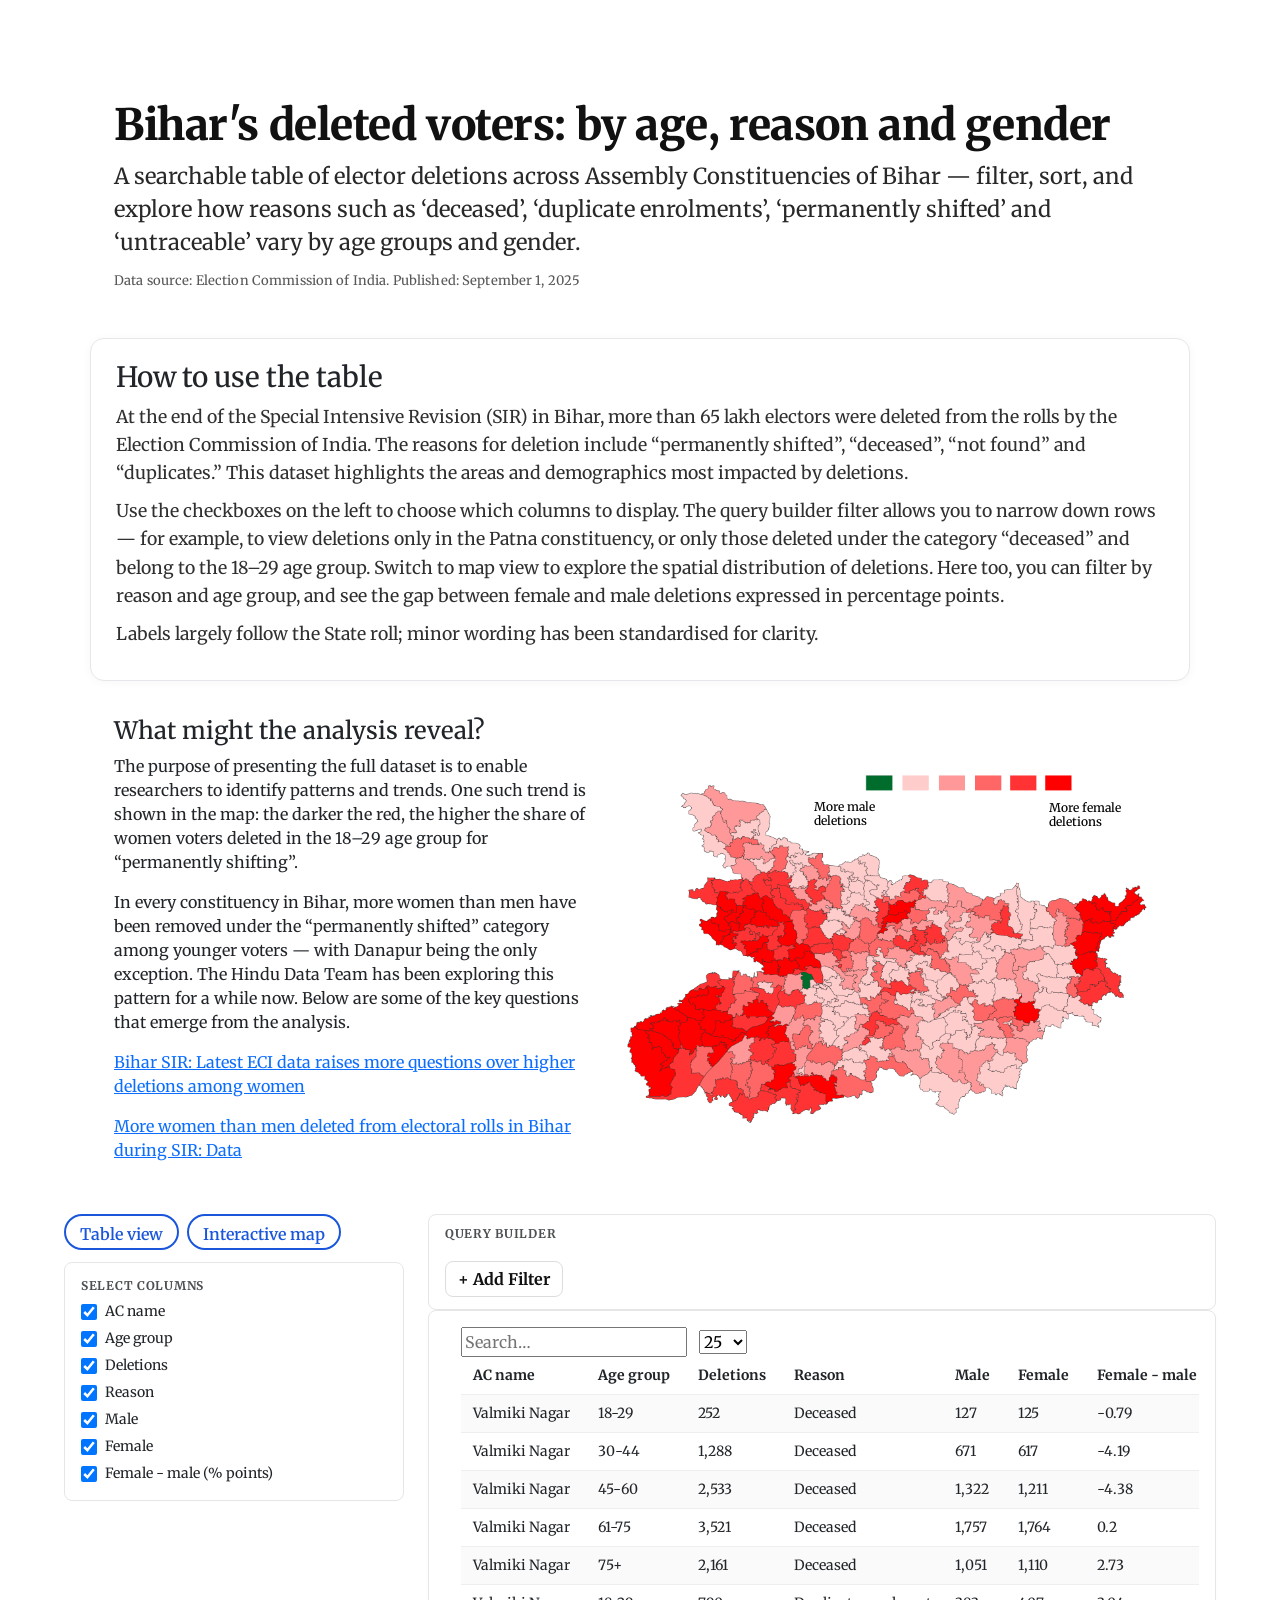
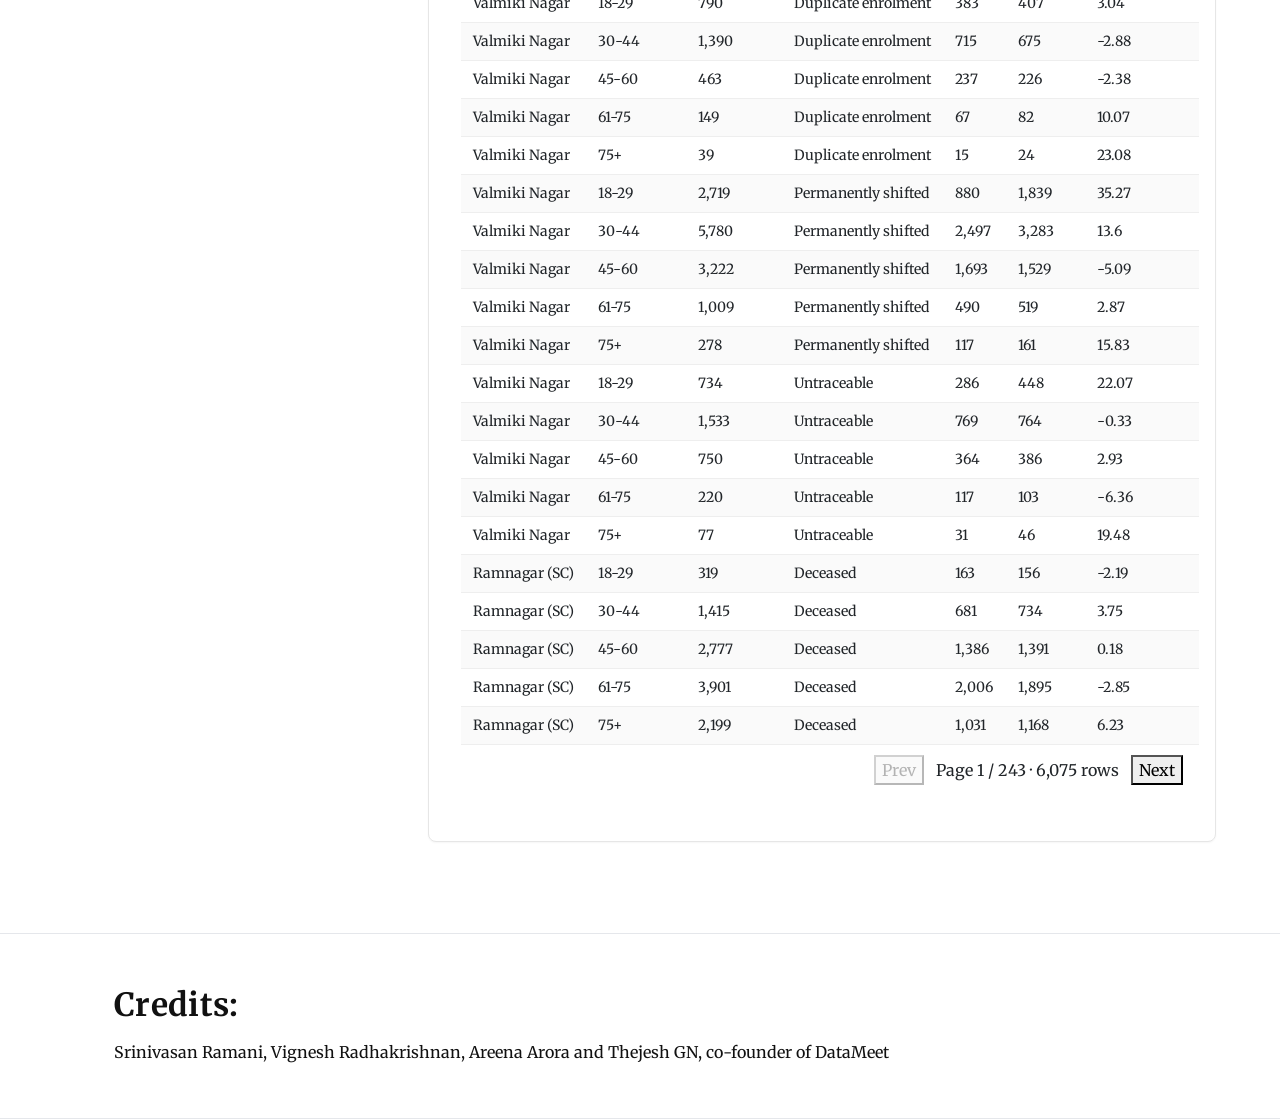
==== commit be3b704d: "Style fixes" ====
--- a/index.html
+++ b/index.html
@@ -218,9 +218,8 @@
 					shifted’ and ‘untraceable’ vary by age groups and gender.
 				</p>
 				<p class="hero__note">
-					Data source: Election Commission of India· Published: August 30, 2025
+					Data source: Election Commission of India. Published: September 1, 2025
 				</p>
-				<a class="hero__cta" href="#data-table">Jump to table ↓</a>
 			</div>
 		</section>
 
@@ -376,6 +375,20 @@
 				</section>
 			</div>
 		</section>
+		<style>
+			/* Keep ai2html label inside on small screens */
+			@media (max-width: 420px) {
+				#g-18-29_svg-box #g-ai0-2 {
+					left: auto !important;
+					right: 3.5% !important;
+					width: 92px !important;
+				}
+				#g-18-29_svg-Artboard_1 p {
+					font-size: 11px !important;
+					line-height: 13px !important;
+				}
+			}
+		</style>
 
 		<main id="data-table">
 			<div class="layout">
@@ -502,7 +515,7 @@
 			</div>
 		</section>
 
-		<!-- libs (load ONCE) -->
+		<script src="https://ajax.googleapis.com/ajax/libs/jquery/3.6.4/jquery.min.js"></script>
 		<script src="https://cdn.jsdelivr.net/npm/d3@7"></script>
 		<script src="https://cdn.jsdelivr.net/npm/topojson-client@3"></script>
 
@@ -568,6 +581,5 @@
 
 		<!-- optional vendor JS -->
 		<script src="https://cdn.jsdelivr.net/npm/bootstrap@5.0.2/dist/js/bootstrap.bundle.min.js"></script>
-		<script src="https://ajax.googleapis.com/ajax/libs/jquery/3.1.1/jquery.min.js"></script>
 	</body>
 </html>
--- a/assets/css/table.css
+++ b/assets/css/table.css
@@ -1,4 +1,6 @@
-/* ----- HERO (single light style) ----- */
+/* ==============================
+   HERO (single light style)
+   ============================== */
 .hero {
 	background: #fff;
 	color: #111;
@@ -52,47 +54,41 @@
 	transform: translateY(-1px);
 }
 
-/* === Make toggle pills match "Jump to table" === */
+/* Toggle pills match "Jump to table" */
 .view-toggle {
-	/* set once; everything below uses currentColor like .hero__cta */
-	color: #1a56db; /* same blue as links/Jump CTA */
-}
-
+	color: #1a56db;
+}
 .view-toggle .btn {
-	/* mirror .hero__cta */
 	display: inline-block;
 	text-decoration: none;
-	border: 2px solid currentColor; /* outline like Jump CTA */
-	background: #fff;
-	color: inherit; /* use the blue from .view-toggle */
+	border: 2px solid currentColor;
+	background: #fff;
+	color: inherit;
 	padding: 10px 14px;
 	border-radius: 999px;
 	font-weight: 600;
 	line-height: 1;
-	box-shadow: none; /* remove previous button look */
+	box-shadow: none;
 	transition: transform 0.15s ease;
 }
-
 .view-toggle .btn:hover,
 .view-toggle .btn:focus {
 	transform: translateY(-1px);
 }
-
-/* keep active state as outline (not filled) */
 .view-toggle .btn.is-active {
 	background: #fff;
 	color: inherit;
 	border-color: currentColor;
 }
-
-/* kill older ghost styles inside the toggle */
 .view-toggle .btn.btn--ghost {
 	border-color: currentColor;
 }
 
-/* ----- Intro block (below hero) ----- */
+/* ==============================
+   INTRO BLOCK
+   ============================== */
 .intro-block {
-	--intro-bg: #ffffff;
+	--intro-bg: #fff;
 	--intro-border: #e5e7eb;
 	--intro-text: #303030;
 	max-width: 1100px;
@@ -117,29 +113,25 @@
 .intro-block b {
 	font-weight: 700;
 }
-@media (max-width: 540px) {
-	.intro-block {
-		margin: 14px 12px 26px;
-	}
-}
-
-/* ---------- Global ---------- */
+
+/* ==============================
+   GLOBAL / LAYOUT
+   ============================== */
 *,
 *::before,
 *::after {
 	box-sizing: border-box;
 }
 
-/* ---------- Layout (left rail = toggle + columns; right rail = builder + map/table) ---------- */
 .layout {
 	max-width: 1544px;
 	margin: 0 auto;
-	padding: 0 64px 40px; /* equal gutters */
+	padding: 0 64px 40px;
 	display: grid;
 	grid-template-columns: 340px 1fr;
 	gap: 24px;
 	align-items: start;
-	overflow-x: clip; /* prevent right overflow */
+	overflow-x: clip;
 }
 .left-rail {
 	position: sticky;
@@ -150,14 +142,14 @@
 	gap: 12px;
 }
 .right-rail {
-	grid-column: 2 / 3; /* end at grid edge -> keeps right gutter equal */
+	grid-column: 2/3;
 	display: flex;
 	flex-direction: column;
 	gap: 0;
-	min-width: 0; /* allow shrinking */
-}
-
-/* ---------- View toggle ---------- */
+	min-width: 0;
+}
+
+/* Buttons (generic) */
 .view-toggle {
 	display: flex;
 	gap: 0.5rem;
@@ -179,7 +171,9 @@
 	border-color: #111;
 }
 
-/* ---------- Column picker ---------- */
+/* ==============================
+   LEFT RAIL: COLUMN PICKER
+   ============================== */
 .filters {
 	background: #fff;
 	border: 1px solid #e6e6e6;
@@ -212,7 +206,9 @@
 	height: 16px;
 }
 
-/* ---------- Query Builder ---------- */
+/* ==============================
+   QUERY BUILDER
+   ============================== */
 .query-builder {
 	background: #fff;
 	border: 1px solid #e6e6e6;
@@ -224,9 +220,11 @@
 	gap: 8px;
 	margin-top: 4px;
 }
+
+/* Desktop grid: [field] [op] [value] [x] */
 .frow {
 	display: grid;
-	grid-template-columns: minmax(0, 140px) 110px minmax(0, 1fr) 34px;
+	grid-template-columns: minmax(0, 270px) 80px minmax(0, 1fr) 50px;
 	gap: 6px;
 	align-items: center;
 }
@@ -248,13 +246,16 @@
 	background: #fafafa;
 	border-radius: 6px;
 }
+
 .filters__actions {
 	display: flex;
 	gap: 8px;
 	margin-top: 12px;
 }
 
-/* ---------- Map card ---------- */
+/* ==============================
+   MAP + TABLE WRAPPERS
+   ============================== */
 .map-card {
 	background: #fff;
 	border: 1px solid #e6e6e6;
@@ -270,7 +271,6 @@
 	display: none !important;
 }
 
-/* ---------- Table card ---------- */
 .table-card .table-wrap {
 	background: #fff;
 	border: 1px solid #e6e6e6;
@@ -293,7 +293,9 @@
 	align-items: center;
 }
 
-/* ---------- Table ---------- */
+/* ==============================
+   TABLE
+   ============================== */
 #results {
 	width: max-content;
 	min-width: 100%;
@@ -332,19 +334,18 @@
 	align-items: center;
 }
 
-/* ---------- Pre-table section wrapper ---------- */
+/* ==============================
+   PRE-TABLE SECTION + AI2HTML
+   ============================== */
 .layout.layout--pretable {
 	padding-bottom: 0;
 }
 
-/* ---------- Two-column explainer + ai2html map ---------- */
-/* Center the block like intro/credits */
 .map-2col {
 	max-width: 1100px;
 	margin: 0 auto 36px;
 	padding: 0 24px;
 }
-/* Rebalance columns so the map sits a bit left */
 .map-2col__grid {
 	display: grid;
 	grid-template-columns: 560px 1fr;
@@ -360,7 +361,7 @@
 	width: 100%;
 }
 
-/* Keep ai2html from auto-centering; ensure responsiveness */
+/* ai2html hardening */
 .map-2col__viz #g-18-29_svg-box,
 .map-2col__viz #g-18-29_svg-box .g-artboard {
 	margin: 0 !important;
@@ -371,69 +372,6 @@
 .map-2col__viz .g-aiImg {
 	width: 100% !important;
 	height: auto !important;
-}
-
-@media (max-width: 1280px) {
-	.map-2col__grid {
-		grid-template-columns: 480px 1fr;
-	}
-}
-@media (max-width: 1100px) {
-	.map-2col__grid {
-		grid-template-columns: 440px 1fr;
-	}
-}
-@media (max-width: 800px) {
-	.map-2col {
-		padding: 0 16px;
-	}
-	.map-2col__grid {
-		grid-template-columns: 1fr;
-	}
-	.map-2col__viz {
-		justify-self: start;
-	}
-}
-
-/* --- Credits block --- */
-.credits {
-	background: #fff;
-	color: #111;
-	border-top: 1px solid #e5e7eb;
-	border-bottom: 1px solid #e5e7eb;
-	padding: clamp(28px, 4vw, 64px) 0;
-	margin-top: clamp(24px, 4vw, 56px);
-}
-.credits__inner {
-	max-width: 1100px;
-	margin: 0 auto;
-	padding: 0 clamp(16px, 3vw, 24px);
-}
-.credits__title {
-	font-weight: 700;
-	font-size: 2rem;
-	letter-spacing: 0.01em;
-	margin: 0 0 14px 0;
-}
-.credits__names {
-	font-size: 1rem;
-	line-height: 1.8;
-	margin: 0;
-}
-
-/* ---------- Responsive (global) ---------- */
-@media (max-width: 960px) {
-	.layout {
-		grid-template-columns: 1fr;
-		max-width: 100%;
-		padding: 0 24px 40px;
-	}
-	.left-rail {
-		position: static;
-	}
-	.right-rail {
-		grid-column: auto;
-	}
 }
 
 #g-18-29_svg-Artboard_1 {
@@ -441,18 +379,12 @@
 	max-width: 100% !important;
 	max-height: none !important;
 }
-
-/* ---- ai2html: robust fallback so the map never collapses on desktop ---- */
 .map-2col__viz #g-18-29_svg-Artboard_1 {
-	width: 100% !important; /* give the artboard a definite width */
-}
-
-/* hide the padding shim (we'll size from the image itself) */
+	width: 100% !important;
+}
 .map-2col__viz #g-18-29_svg-Artboard_1 > div[style^="padding"] {
 	display: none !important;
 }
-
-/* make the exported PNG flow normally (not absolute) */
 .map-2col__viz #g-18-29_svg-box .g-aiImg {
 	position: static !important;
 	top: auto !important;
@@ -463,17 +395,120 @@
 
 /* Make the pre-table section full width (no empty left rail) */
 .layout.layout--pretable {
-	grid-template-columns: 1fr; /* single column here */
-	gap: 0; /* optional: remove the grid gap */
-}
-
+	grid-template-columns: 1fr;
+	gap: 0;
+}
 .layout.layout--pretable .right-rail {
-	grid-column: 1 / -1; /* span the whole row */
-}
-
-@media (min-width: 1200px) {
-	/* Was 520px 1fr — shrink the text column so the map grows */
+	grid-column: 1 / -1;
+}
+
+/* ==============================
+   CREDITS
+   ============================== */
+.credits {
+	background: #fff;
+	color: #111;
+	border-top: 1px solid #e5e7eb;
+	border-bottom: 1px solid #e5e7eb;
+	padding: clamp(28px, 4vw, 64px) 0;
+	margin-top: clamp(24px, 4vw, 56px);
+}
+.credits__inner {
+	max-width: 1100px;
+	margin: 0 auto;
+	padding: 0 clamp(16px, 3vw, 24px);
+}
+.credits__title {
+	font-weight: 700;
+	font-size: 2rem;
+	letter-spacing: 0.01em;
+	margin: 0 0 14px 0;
+}
+.credits__names {
+	font-size: 1rem;
+	line-height: 1.8;
+	margin: 0;
+}
+
+/* ==============================
+   RESPONSIVE (grouped)
+   ============================== */
+
+/* ≤1280px: rebalance explainer columns */
+@media (max-width: 1280px) {
 	.map-2col__grid {
-		grid-template-columns: 400px minmax(0, 1fr);
-	}
-}
+		grid-template-columns: 480px 1fr;
+	}
+}
+
+/* ≤1100px: rebalance again */
+@media (max-width: 1100px) {
+	.map-2col__grid {
+		grid-template-columns: 440px 1fr;
+	}
+}
+
+/* ≤960px: collapse main grid */
+@media (max-width: 960px) {
+	.layout {
+		grid-template-columns: 1fr;
+		max-width: 100%;
+		padding: 0 24px 40px;
+	}
+	.left-rail {
+		position: static;
+	}
+	.right-rail {
+		grid-column: auto;
+	}
+}
+
+/* ≤800px: single-column explainer */
+@media (max-width: 800px) {
+	.map-2col {
+		padding: 0 16px;
+	}
+	.map-2col__grid {
+		grid-template-columns: 1fr;
+	}
+	.map-2col__viz {
+		justify-self: start;
+	}
+}
+
+/* ≤600px: query-builder stacks; "x" comes after all three fields */
+@media (max-width: 600px) {
+	.hero__inner {
+		padding-top: 56px;
+	}
+	.frow {
+		grid-template-columns: 1fr; /* one column */
+		grid-template-rows: auto auto auto auto; /* 3 fields + x */
+		gap: 8px;
+	}
+	/* 1) field, 2) operator, 3) value — each full width */
+	.frow > *:nth-child(1) {
+		grid-column: 1;
+		grid-row: 1;
+	}
+	.frow > *:nth-child(2) {
+		grid-column: 1;
+		grid-row: 2;
+	}
+	.frow > *:nth-child(3) {
+		grid-column: 1;
+		grid-row: 3;
+	}
+	/* 4) close button at the end, right-aligned */
+	.frow > *:nth-child(4) {
+		grid-column: 1;
+		grid-row: 4;
+		justify-self: end;
+		width: auto; /* let intrinsic width define it */
+	}
+
+	/* Intro block margin tighter on small phones */
+	.intro-block {
+		margin: 14px 12px 26px;
+	}
+}
--- a/assets/css/map.css
+++ b/assets/css/map.css
@@ -83,11 +83,34 @@
 	display: block;
 }
 
-/* Bigger map on mobile */
+/* Bigger, tighter map on mobile */
 @media (max-width: 768px) {
+	#mapCard {
+		padding-top: 0;
+		padding-bottom: 0;
+	}
+	#mapCard .map-wrap {
+		display: flex;
+		justify-content: center;
+		align-items: center;
+		height: 50vh; /* smaller than before */
+	}
 	#mapCard #biharMap {
-		height: 100vh !important;
-		max-height: none !important;
+		width: 100% !important;
+		height: auto !important;
+		max-height: 100vh !important; /* cap height */
+	}
+
+	#mapTooltip {
+		position: absolute !important;
+		right: 12px !important;
+		top: 8px !important;
+		left: auto !important;
+		bottom: auto !important;
+		transform: none !important;
+		pointer-events: none;
+		z-index: 5; /* over the SVG */
+		max-width: 82vw; /* keep it readable on small phones */
 	}
 }
 
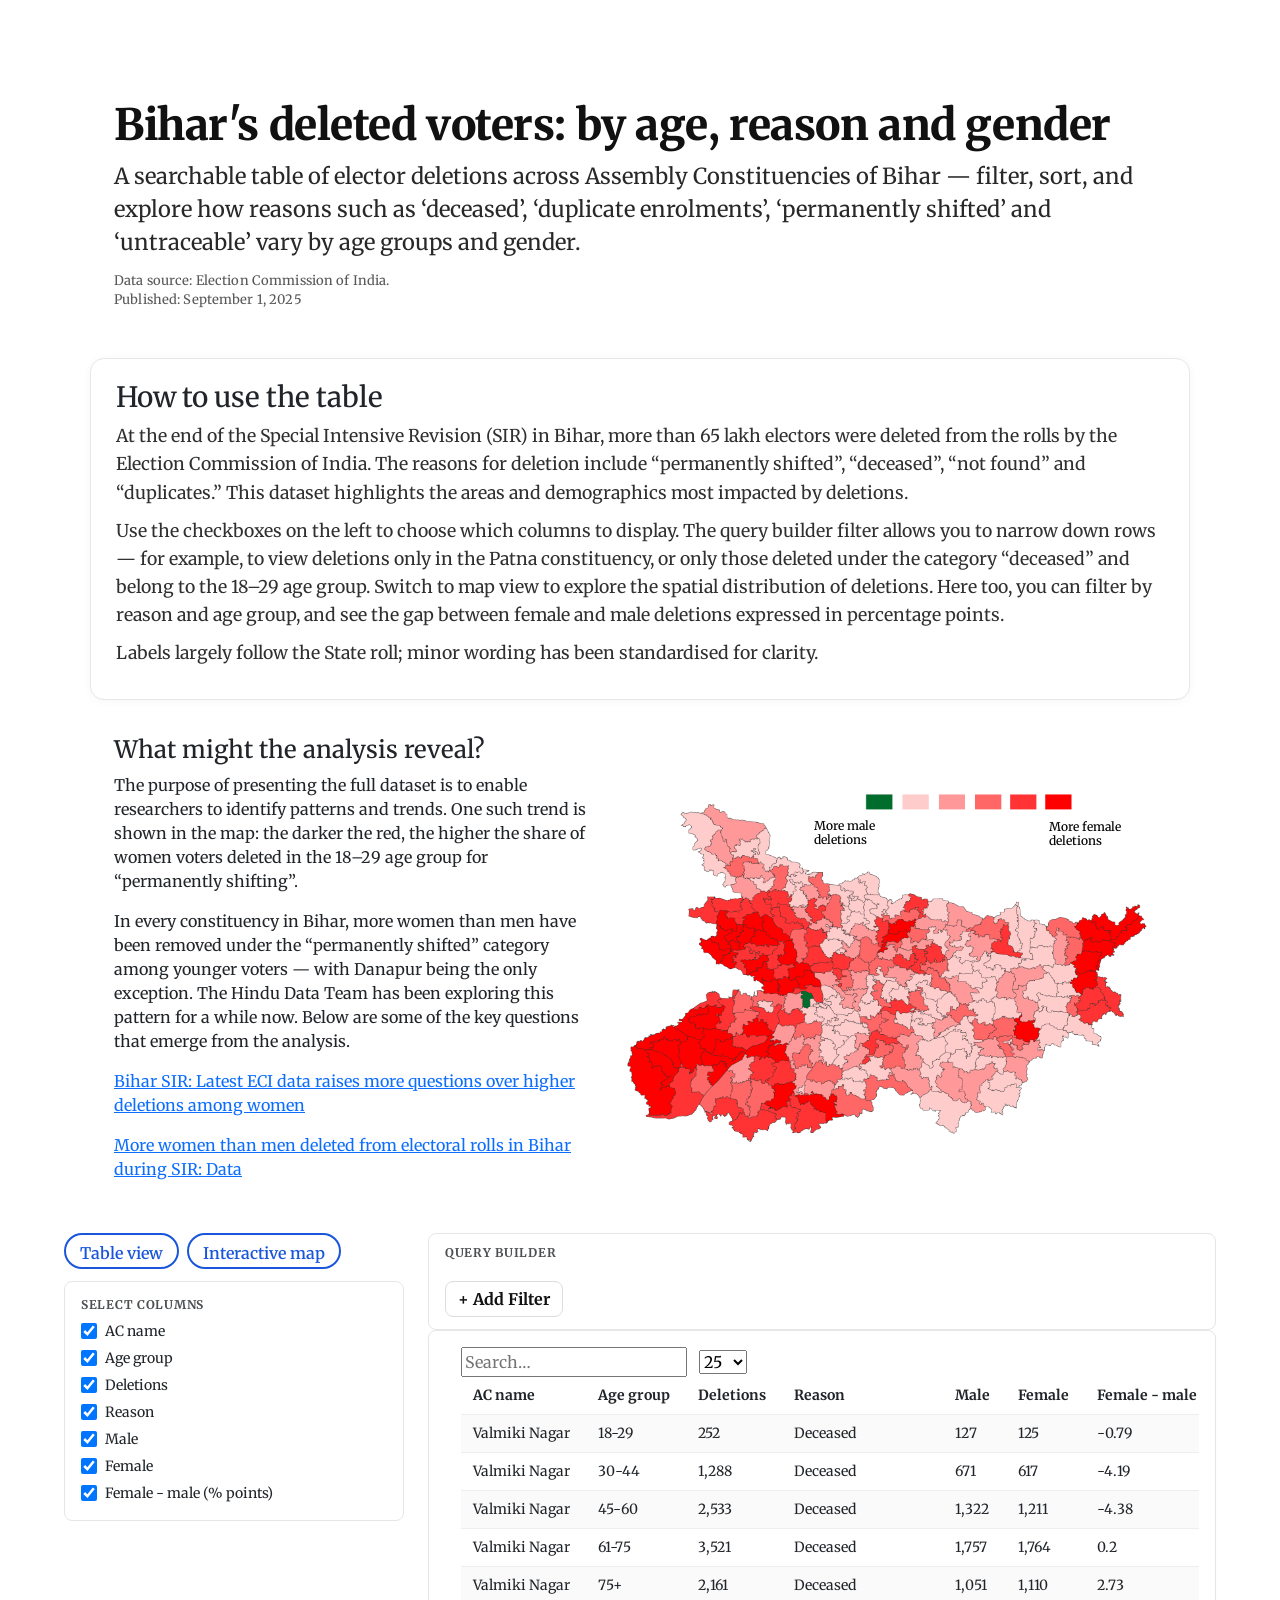
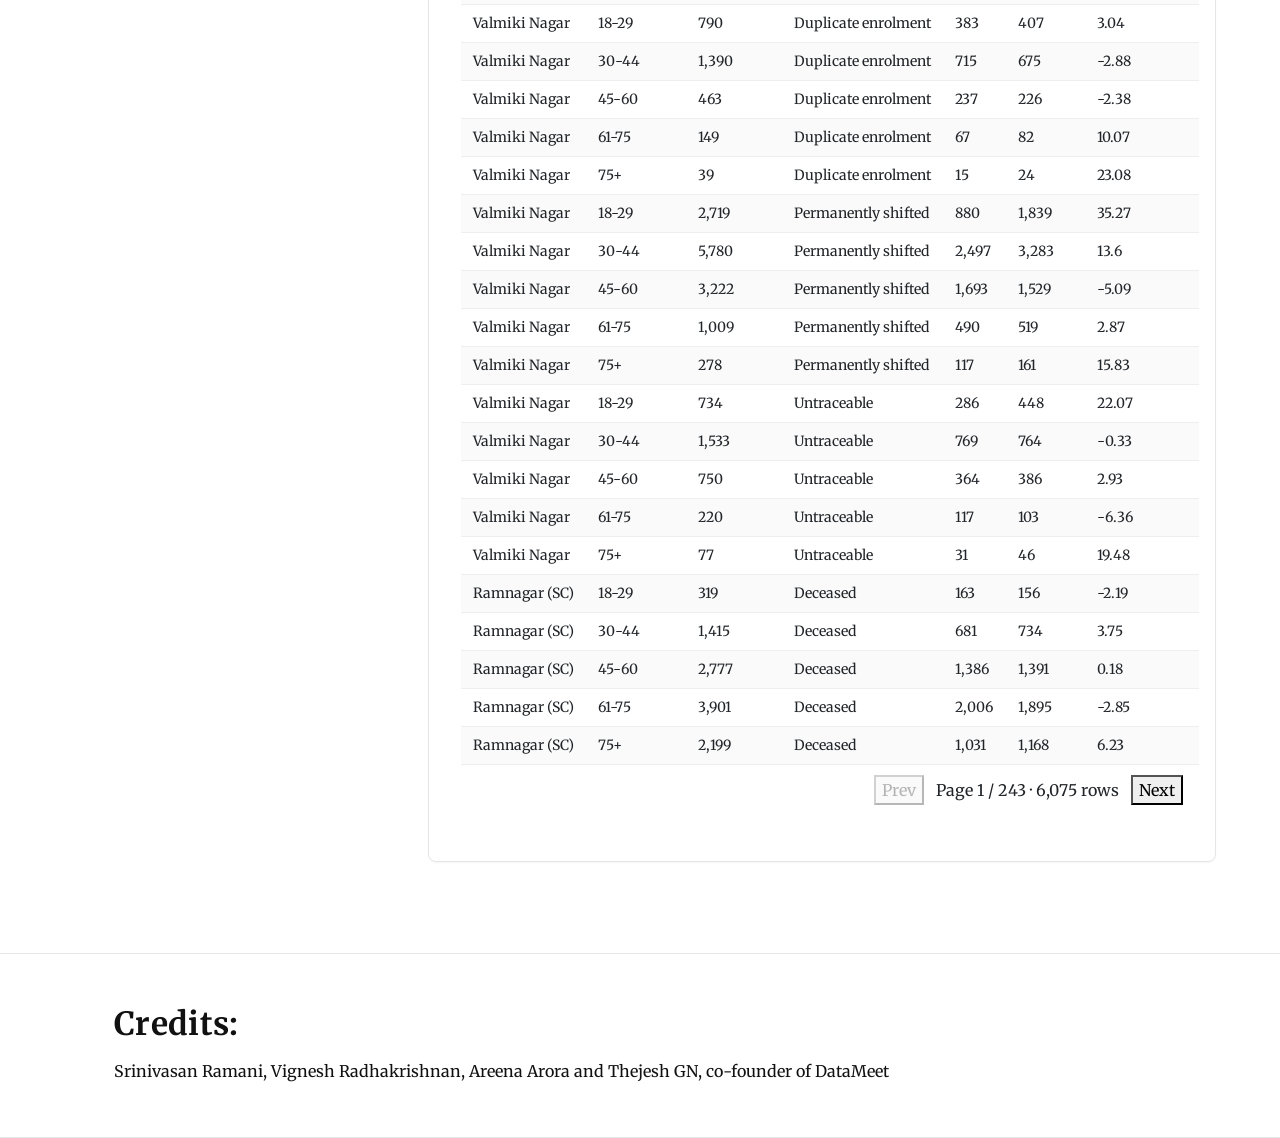
==== commit 0153337c: "Update index.html" ====
--- a/index.html
+++ b/index.html
@@ -98,7 +98,7 @@
 		/>
 		<meta
 			property="og:url"
-			content="https://www.thehindu.com/incoming/69989137-bihar-electoral-rolls-og.jpg"
+			content="https://www.thehindu.com/infographics/bihar-voter-rolls-deleted-voters-interactive-bihar-elections-bihar-sir"
 		/>
 		<meta
 			property="al:android:url"
@@ -218,7 +218,8 @@
 					shifted’ and ‘untraceable’ vary by age groups and gender.
 				</p>
 				<p class="hero__note">
-					Data source: Election Commission of India. Published: September 1, 2025
+					Data source: Election Commission of India. <br />
+					Published: September 1, 2025
 				</p>
 			</div>
 		</section>
@@ -384,8 +385,8 @@
 					width: 92px !important;
 				}
 				#g-18-29_svg-Artboard_1 p {
-					font-size: 11px !important;
-					line-height: 13px !important;
+					font-size: 10px !important;
+					line-height: 20px !important;
 				}
 			}
 		</style>
--- a/assets/css/table.css
+++ b/assets/css/table.css
@@ -481,6 +481,12 @@
 	.hero__inner {
 		padding-top: 56px;
 	}
+
+	#pagination #pageInfo {
+		font-size: 10px;
+		line-height: 1.2;
+	}
+
 	.frow {
 		grid-template-columns: 1fr; /* one column */
 		grid-template-rows: auto auto auto auto; /* 3 fields + x */
--- a/assets/css/map.css
+++ b/assets/css/map.css
@@ -28,6 +28,16 @@
 	margin: 0;
 	padding: 0;
 }
+
+/* Mobile: stack radio buttons vertically */
+@media (max-width: 600px) {
+	.map-metric {
+		flex-direction: column;
+		align-items: flex-start; /* left align text */
+		gap: 4px; /* tighter spacing */
+	}
+}
+
 .map-metric legend {
 	font-weight: 600;
 	margin-right: 6px;
@@ -122,6 +132,12 @@
 	fill: #f3f4f6;
 }
 
+.map-acs path.is-hover {
+	stroke: #111827; /* dark outline */
+	stroke-width: 1.5;
+	vector-effect: non-scaling-stroke; /* keep width constant on zoom */
+}
+
 /* legend block below toggle */
 #mapLegend {
 	margin-top: 12px;
@@ -225,3 +241,32 @@
 .map-note__text p {
 	margin: 0 0 8px;
 }
+
+/* Ensure the toolbar & Reset button sit above the SVG on mobile */
+.map-toolbar,
+#mapReset {
+	position: relative;
+	z-index: 3; /* above #biharMap */
+	pointer-events: auto;
+	-webkit-tap-highlight-color: transparent;
+	touch-action: manipulation;
+}
+
+/* Keep the SVG below */
+#biharMap {
+	position: relative;
+	z-index: 1;
+}
+
+/* If your toolbar overlaps the map, make sure it paints over it */
+.map-toolbar {
+	background: #fff; /* optional, helps with overlap */
+}
+
+/* (Optional) slightly larger tap target on small screens */
+@media (max-width: 768px) {
+	#mapReset {
+		min-height: 38px;
+		padding: 8px 12px;
+	}
+}
